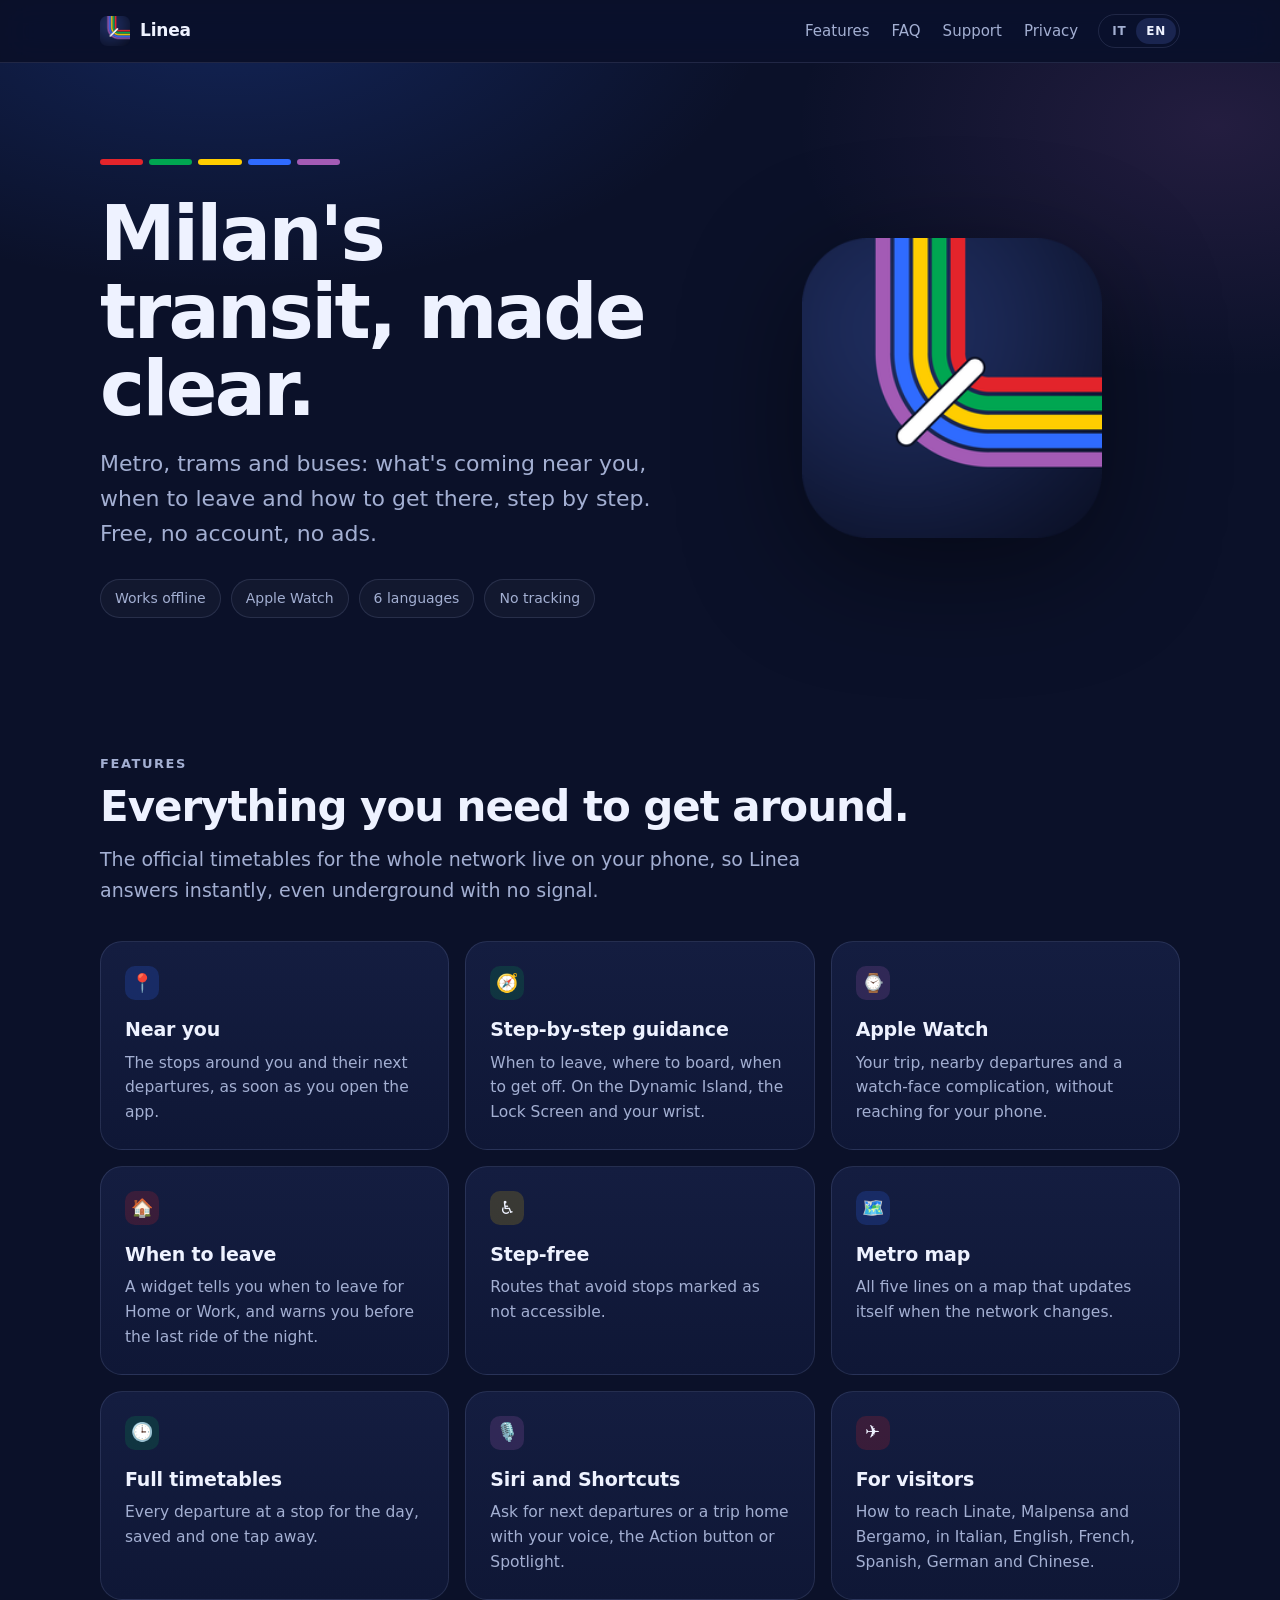
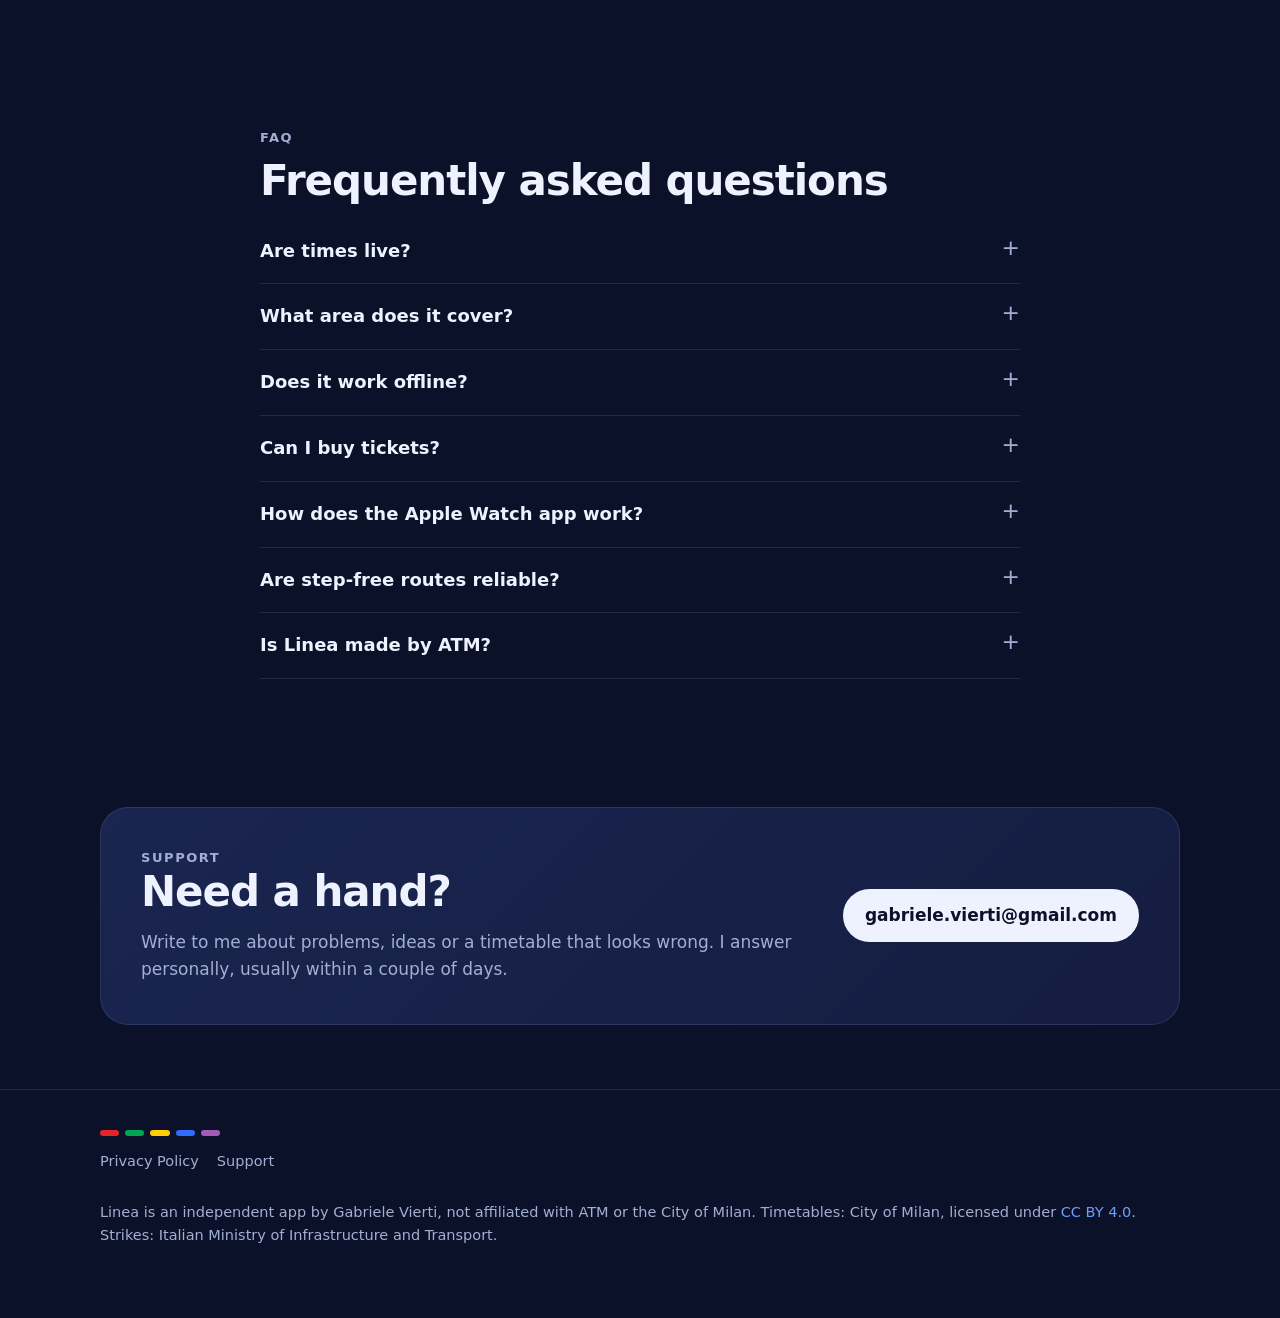
==== index.html @ 8175891f "update 1.0" ====
<!DOCTYPE html>
<html lang="it" data-lang="it">
<head>
<meta charset="utf-8">
<meta name="viewport" content="width=device-width, initial-scale=1">
<title>Linea · I mezzi di Milano, chiari</title>
<meta name="description" content="Linea: metro, tram e bus di Milano in un'app chiara, gratuita e senza pubblicità. Funziona anche offline, con Apple Watch.">
<meta name="theme-color" content="#0b1129">
<meta property="og:title" content="Linea · I mezzi di Milano, chiari">
<meta property="og:description" content="Metro, tram e bus di Milano in un'app chiara, gratuita e senza pubblicità.">
<meta property="og:image" content="og-image.jpg">
<link rel="icon" href="favicon.png">
<link rel="apple-touch-icon" href="apple-touch-icon.png">
<link rel="stylesheet" href="style.css">
<script src="app.js"></script>
</head>
<body>

<header class="top">
  <div class="wrap">
    <a class="brand" href="index.html" aria-label="Linea"><img src="icon.png" alt=""><span>Linea</span></a>
    <nav aria-label="Sezioni">
      <a href="#funzioni"><span lang="it">Funzioni</span><span lang="en">Features</span></a>
      <a href="#faq">FAQ</a>
      <a href="#supporto"><span lang="it">Supporto</span><span lang="en">Support</span></a>
      <a href="privacy.html">Privacy</a>
    </nav>
    <div class="langs" role="group" aria-label="Lingua / Language">
      <button type="button" data-set="it">IT</button>
      <button type="button" data-set="en">EN</button>
    </div>
  </div>
</header>

<main>

  <section class="hero">
    <div class="wrap">
      <div>
        <div class="lines" aria-hidden="true"><span></span><span></span><span></span><span></span><span></span></div>
        <h1 lang="it">I mezzi di Milano, chiari.</h1>
        <h1 lang="en">Milan's transit, made clear.</h1>
        <p class="lead" lang="it">Metro, tram e bus: cosa passa vicino a te, quando uscire e come arrivare, passo dopo passo. Gratis, senza account e senza pubblicità.</p>
        <p class="lead" lang="en">Metro, trams and buses: what's coming near you, when to leave and how to get there, step by step. Free, no account, no ads.</p>
        <div class="pills">
          <span class="pill" lang="it">Funziona offline</span><span class="pill" lang="en">Works offline</span>
          <span class="pill">Apple Watch</span>
          <span class="pill" lang="it">6 lingue</span><span class="pill" lang="en">6 languages</span>
          <span class="pill" lang="it">Nessun tracciamento</span><span class="pill" lang="en">No tracking</span>
        </div>
      </div>
      <img class="icon" src="icon.png" alt="Icona di Linea">
    </div>
  </section>

  <section id="funzioni">
    <div class="wrap">
      <p class="eyebrow"><span lang="it">Funzioni</span><span lang="en">Features</span></p>
      <h2 lang="it">Tutto quello che serve per muoversi.</h2>
      <h2 lang="en">Everything you need to get around.</h2>
      <p class="section-lead" lang="it">Gli orari ufficiali di tutta la rete stanno sul telefono: Linea risponde subito, anche in metro senza campo.</p>
      <p class="section-lead" lang="en">The official timetables for the whole network live on your phone, so Linea answers instantly, even underground with no signal.</p>

      <div class="grid">
        <div class="card"><div class="dot c4">📍</div>
          <h3 lang="it">Vicino a te</h3><h3 lang="en">Near you</h3>
          <p lang="it">Le fermate intorno a te con i prossimi passaggi, appena apri l'app.</p>
          <p lang="en">The stops around you and their next departures, as soon as you open the app.</p></div>
        <div class="card"><div class="dot c2">🧭</div>
          <h3 lang="it">Guida passo passo</h3><h3 lang="en">Step-by-step guidance</h3>
          <p lang="it">Quando uscire, dove salire, quando scendere. Sulla Dynamic Island, sulla schermata di blocco e al polso.</p>
          <p lang="en">When to leave, where to board, when to get off. On the Dynamic Island, the Lock Screen and your wrist.</p></div>
        <div class="card"><div class="dot c5">⌚️</div>
          <h3>Apple Watch</h3>
          <p lang="it">Il viaggio, i passaggi vicini e la complicazione sul quadrante, senza tirare fuori il telefono.</p>
          <p lang="en">Your trip, nearby departures and a watch-face complication, without reaching for your phone.</p></div>
        <div class="card"><div class="dot c1">🏠</div>
          <h3 lang="it">Quando esco</h3><h3 lang="en">When to leave</h3>
          <p lang="it">Un widget ti dice quando uscire per Casa o Lavoro. E ti avvisa prima dell'ultima corsa della sera.</p>
          <p lang="en">A widget tells you when to leave for Home or Work, and warns you before the last ride of the night.</p></div>
        <div class="card"><div class="dot c3">♿️</div>
          <h3 lang="it">Senza gradini</h3><h3 lang="en">Step-free</h3>
          <p lang="it">Percorsi che evitano le fermate segnalate come non accessibili.</p>
          <p lang="en">Routes that avoid stops marked as not accessible.</p></div>
        <div class="card"><div class="dot c4">🗺️</div>
          <h3 lang="it">Mappa della metro</h3><h3 lang="en">Metro map</h3>
          <p lang="it">Le cinque linee in una mappa che si aggiorna da sola quando la rete cambia.</p>
          <p lang="en">All five lines on a map that updates itself when the network changes.</p></div>
        <div class="card"><div class="dot c2">🕒</div>
          <h3 lang="it">Orari completi</h3><h3 lang="en">Full timetables</h3>
          <p lang="it">Tutti i passaggi di una fermata per la giornata, da salvare e ritrovare in un tocco.</p>
          <p lang="en">Every departure at a stop for the day, saved and one tap away.</p></div>
        <div class="card"><div class="dot c5">🎙️</div>
          <h3 lang="it">Siri e Comandi</h3><h3 lang="en">Siri and Shortcuts</h3>
          <p lang="it">"Quando passa la M2 con Linea" o "Portami a casa con Linea", con la voce, il tasto Azione o Spotlight.</p>
          <p lang="en">Ask for next departures or a trip home with your voice, the Action button or Spotlight.</p></div>
        <div class="card"><div class="dot c1">✈️</div>
          <h3 lang="it">Per chi visita Milano</h3><h3 lang="en">For visitors</h3>
          <p lang="it">Come arrivare a Linate, Malpensa e Bergamo, in italiano, inglese, francese, spagnolo, tedesco e cinese.</p>
          <p lang="en">How to reach Linate, Malpensa and Bergamo, in Italian, English, French, Spanish, German and Chinese.</p></div>
      </div>
    </div>
  </section>

  <section id="faq">
    <div class="wrap narrow faq">
      <p class="eyebrow">FAQ</p>
      <h2 lang="it">Domande frequenti</h2>
      <h2 lang="en">Frequently asked questions</h2>

      <div lang="it">
        <details><summary>Gli orari sono in tempo reale?</summary>
          <p>No. Linea usa gli orari programmati pubblicati dal Comune di Milano. Durante un viaggio guarda dove ti trovi col GPS e, se il mezzo è in ritardo, sposta le tappe successive. Deviazioni e scioperi possono comunque cambiare i passaggi.</p></details>
        <details><summary>Che zona copre?</summary>
          <p>Milano e i comuni serviti dalla rete urbana di metro, tram e bus. Quando la rete cresce (una linea nuova, un prolungamento) Linea si aggiorna da sola.</p></details>
        <details><summary>Funziona senza connessione?</summary>
          <p>Sì: fermate, passaggi e percorsi vengono calcolati sul telefono. Servono internet solo la ricerca degli indirizzi, il percorso a piedi sulla mappa e l'aggiornamento degli orari.</p></details>
        <details><summary>Posso comprare i biglietti?</summary>
          <p>No, Linea non vende biglietti. Spiega dove comprarli e rimanda all'app ufficiale ATM.</p></details>
        <details><summary>Come funziona l'Apple Watch?</summary>
          <p>Apri Linea una volta sull'iPhone con il Watch vicino: il Watch riceve una copia degli orari e da lì calcola i passaggi da solo, con il suo GPS. Per la complicazione, tieni premuto il quadrante, tocca Modifica e scegli Linea.</p></details>
        <details><summary>I percorsi "senza gradini" sono affidabili?</summary>
          <p>Usano i dati di accessibilità pubblicati con gli orari. Ascensori e scale mobili possono essere fuori servizio: controlla sempre sul posto.</p></details>
        <details><summary>Linea è di ATM?</summary>
          <p>No. Linea è un'app indipendente, non affiliata ad ATM né al Comune di Milano.</p></details>
      </div>

      <div lang="en">
        <details><summary>Are times live?</summary>
          <p>No. Linea uses the scheduled timetables published by the City of Milan. During a trip it checks where you are with GPS and, if your ride is late, shifts the next steps. Diversions and strikes can still change departures.</p></details>
        <details><summary>What area does it cover?</summary>
          <p>Milan and the towns served by the urban metro, tram and bus network. When the network grows (a new line or an extension), Linea updates itself.</p></details>
        <details><summary>Does it work offline?</summary>
          <p>Yes: stops, departures and routes are computed on the phone. You only need the internet for address search, the walking route on the map and timetable updates.</p></details>
        <details><summary>Can I buy tickets?</summary>
          <p>No, Linea doesn't sell tickets. It explains where to buy them and links to the official ATM app.</p></details>
        <details><summary>How does the Apple Watch app work?</summary>
          <p>Open Linea once on your iPhone with the Watch nearby: the Watch receives a copy of the timetables and from then on works out departures by itself, with its own GPS. For the complication, touch and hold the watch face, tap Edit and choose Linea.</p></details>
        <details><summary>Are step-free routes reliable?</summary>
          <p>They use the accessibility data published with the timetables. Lifts and escalators can be out of service, so always check on site.</p></details>
        <details><summary>Is Linea made by ATM?</summary>
          <p>No. Linea is an independent app, not affiliated with ATM or the City of Milan.</p></details>
      </div>
    </div>
  </section>

  <section id="supporto">
    <div class="wrap">
      <div class="support-box">
        <div>
          <p class="eyebrow"><span lang="it">Supporto</span><span lang="en">Support</span></p>
          <h2 lang="it">Serve una mano?</h2>
          <h2 lang="en">Need a hand?</h2>
          <p lang="it">Scrivimi per problemi, idee o un orario che non torna. Rispondo io, di solito entro un paio di giorni.</p>
          <p lang="en">Write to me about problems, ideas or a timetable that looks wrong. I answer personally, usually within a couple of days.</p>
        </div>
        <a class="button" href="mailto:gabriele.vierti@gmail.com?subject=Linea">gabriele.vierti@gmail.com</a>
      </div>
    </div>
  </section>

</main>

<footer>
  <div class="wrap">
    <div class="lines" aria-hidden="true"><span></span><span></span><span></span><span></span><span></span></div>
    <nav>
      <a href="privacy.html"><span lang="it">Informativa sulla privacy</span><span lang="en">Privacy Policy</span></a>
      <a href="#supporto"><span lang="it">Supporto</span><span lang="en">Support</span></a>
    </nav>
    <p lang="it">Linea è un'app indipendente di Gabriele Vierti, non affiliata ad ATM né al Comune di Milano. Orari: Comune di Milano, licenza <a href="https://creativecommons.org/licenses/by/4.0/deed.it">CC BY 4.0</a>. Scioperi: Ministero delle Infrastrutture e dei Trasporti.</p>
    <p lang="en">Linea is an independent app by Gabriele Vierti, not affiliated with ATM or the City of Milan. Timetables: City of Milan, licensed under <a href="https://creativecommons.org/licenses/by/4.0/">CC BY 4.0</a>. Strikes: Italian Ministry of Infrastructure and Transport.</p>
  </div>
</footer>

</body>
</html>
---- style.css ----
/* Linea · sito di supporto. Blu notte e i cinque colori della metro, come nell'app. */
:root {
  color-scheme: dark;
  --bg: #0b1129;
  --bg-2: #0f1736;
  --surface: #141d40;
  --surface-2: #1a2550;
  --line: rgba(170, 186, 235, 0.14);
  --text: #eef2ff;
  --muted: #a3afd2;
  --accent: #6f9bff;
  --m1: #e3242b;
  --m2: #00a651;
  --m3: #ffcd00;
  --m4: #2f6bff;
  --m5: #a35bb5;
  --radius: 22px;
  --sans: -apple-system, BlinkMacSystemFont, "SF Pro Display", "SF Pro Text", "Helvetica Neue", Inter, system-ui, sans-serif;
}

* { box-sizing: border-box; }
html { scroll-behavior: smooth; }
body {
  margin: 0;
  background: var(--bg);
  color: var(--text);
  font: 17px/1.6 var(--sans);
  -webkit-font-smoothing: antialiased;
  overflow-x: hidden;
}
img { max-width: 100%; display: block; }
a { color: var(--accent); text-decoration: none; }
a:hover { text-decoration: underline; text-underline-offset: 3px; }
:focus-visible { outline: 2px solid var(--accent); outline-offset: 3px; border-radius: 6px; }

/* Una pagina, due lingue: quella non attiva è nascosta. */
html[data-lang="en"] [lang="it"],
html[data-lang="it"] [lang="en"] { display: none !important; }

.wrap { width: min(1080px, 100% - 40px); margin: 0 auto; }
.narrow { width: min(760px, 100% - 40px); }

/* ---------- Barra in alto ---------- */
.top {
  position: sticky; top: 0; z-index: 20;
  backdrop-filter: saturate(160%) blur(16px);
  -webkit-backdrop-filter: saturate(160%) blur(16px);
  background: rgba(11, 17, 41, 0.74);
  border-bottom: 1px solid var(--line);
}
.top .wrap { display: flex; align-items: center; gap: 20px; height: 62px; }
.brand { display: flex; align-items: center; gap: 10px; color: var(--text); font-weight: 700; letter-spacing: -0.01em; }
.brand:hover { text-decoration: none; }
.brand img { width: 30px; height: 30px; }
.top nav { display: flex; gap: 22px; margin-left: auto; font-size: 15px; }
.top nav a { color: var(--muted); }
.top nav a:hover, .top nav a[aria-current="page"] { color: var(--text); text-decoration: none; }
.langs { display: flex; border: 1px solid var(--line); border-radius: 999px; padding: 3px; }
.langs button {
  appearance: none; border: 0; background: transparent; color: var(--muted);
  font: 600 12px/1 var(--sans); letter-spacing: 0.06em; padding: 7px 10px; border-radius: 999px; cursor: pointer;
}
html[data-lang="en"] .langs [data-set="en"],
html[data-lang="it"] .langs [data-set="it"] { background: var(--surface-2); color: var(--text); }
@media (max-width: 720px) {
  .top nav { display: none; }
  .langs { margin-left: auto; }
}

/* ---------- Le cinque linee ---------- */
.lines { display: flex; gap: 6px; }
.lines span { height: 6px; flex: 1; border-radius: 3px; }
.lines span:nth-child(1) { background: var(--m1); }
.lines span:nth-child(2) { background: var(--m2); }
.lines span:nth-child(3) { background: var(--m3); }
.lines span:nth-child(4) { background: var(--m4); }
.lines span:nth-child(5) { background: var(--m5); }

/* ---------- Apertura ---------- */
.hero {
  padding: 96px 0 72px;
  background:
    radial-gradient(900px 480px at 18% -10%, rgba(47, 107, 255, 0.22), transparent 60%),
    radial-gradient(700px 420px at 95% 10%, rgba(163, 91, 181, 0.16), transparent 60%);
}
.hero .wrap { display: grid; grid-template-columns: 1.25fr 1fr; gap: 56px; align-items: center; }
.hero h1 { font-size: clamp(44px, 7vw, 76px); line-height: 1.02; letter-spacing: -0.035em; margin: 0 0 18px; }
.hero .lead { font-size: clamp(19px, 2.2vw, 22px); color: var(--muted); margin: 0 0 28px; max-width: 34em; }
.hero .icon { width: min(300px, 70vw); justify-self: center; filter: drop-shadow(0 30px 60px rgba(0, 0, 0, 0.45)); }
.hero .lines { width: 240px; margin-bottom: 30px; }
.pills { display: flex; flex-wrap: wrap; gap: 10px; }
.pill {
  border: 1px solid var(--line); border-radius: 999px; padding: 7px 14px;
  font-size: 14px; color: var(--muted); background: rgba(255, 255, 255, 0.03);
}
@media (max-width: 820px) {
  .hero { padding-top: 56px; }
  .hero .wrap { grid-template-columns: 1fr; gap: 36px; }
  .hero .icon { order: -1; width: 160px; justify-self: start; }
}

/* ---------- Sezioni ---------- */
section { padding: 64px 0; }
.eyebrow { text-transform: uppercase; letter-spacing: 0.12em; font-size: 13px; font-weight: 600; color: var(--muted); margin: 0 0 10px; }
h2 { font-size: clamp(30px, 4vw, 42px); letter-spacing: -0.025em; line-height: 1.1; margin: 0 0 14px; }
.section-lead { color: var(--muted); font-size: 19px; margin: 0 0 36px; max-width: 40em; }

.grid { display: grid; grid-template-columns: repeat(3, 1fr); gap: 16px; }
@media (max-width: 900px) { .grid { grid-template-columns: repeat(2, 1fr); } }
@media (max-width: 600px) { .grid { grid-template-columns: 1fr; } }
.card {
  background: linear-gradient(180deg, var(--surface), var(--bg-2));
  border: 1px solid var(--line); border-radius: var(--radius); padding: 24px;
}
.card .dot { width: 34px; height: 34px; border-radius: 10px; display: grid; place-items: center; margin-bottom: 14px; font-size: 18px; }
.card h3 { margin: 0 0 6px; font-size: 19px; letter-spacing: -0.01em; }
.card p { margin: 0; color: var(--muted); font-size: 15.5px; }
.c1 { background: rgba(227, 36, 43, 0.18); } .c2 { background: rgba(0, 166, 81, 0.18); }
.c3 { background: rgba(255, 205, 0, 0.16); } .c4 { background: rgba(47, 107, 255, 0.2); }
.c5 { background: rgba(163, 91, 181, 0.2); }

/* ---------- Domande ---------- */
.faq details {
  border-bottom: 1px solid var(--line); padding: 18px 0;
}
.faq summary {
  cursor: pointer; font-weight: 600; font-size: 18px; list-style: none; display: flex; justify-content: space-between; gap: 16px;
}
.faq summary::-webkit-details-marker { display: none; }
.faq summary::after { content: "+"; color: var(--muted); font-weight: 400; font-size: 22px; line-height: 1; }
.faq details[open] summary::after { content: "–"; }
.faq details p { color: var(--muted); margin: 10px 0 0; }

/* ---------- Supporto ---------- */
.support-box {
  background: linear-gradient(135deg, var(--surface-2), var(--surface));
  border: 1px solid var(--line); border-radius: 28px; padding: 40px;
  display: grid; grid-template-columns: 1fr auto; gap: 24px; align-items: center;
}
.support-box p { color: var(--muted); margin: 0; }
.button {
  display: inline-block; background: var(--text); color: var(--bg); font-weight: 600;
  padding: 13px 22px; border-radius: 999px; white-space: nowrap;
}
.button:hover { text-decoration: none; opacity: 0.9; }
@media (max-width: 700px) { .support-box { grid-template-columns: 1fr; padding: 28px; } }

/* ---------- Pagina privacy ---------- */
.policy-hero { padding: 72px 0 24px; }
.policy-hero h1 { font-size: clamp(38px, 6vw, 56px); letter-spacing: -0.03em; line-height: 1.05; margin: 0 0 16px; }
.policy-hero .lead { color: var(--muted); font-size: 19px; margin: 0 0 12px; }
.policy-hero .date { color: var(--muted); font-size: 14px; margin: 0; }
.back { display: inline-flex; gap: 6px; font-size: 15px; margin-bottom: 26px; }
.summary { list-style: none; padding: 0; margin: 12px 0 40px; display: grid; gap: 12px; }
.summary li {
  background: var(--surface); border: 1px solid var(--line); border-radius: 16px; padding: 16px 18px;
  display: grid; gap: 2px;
}
.summary b { font-size: 17px; }
.summary span { color: var(--muted); font-size: 15.5px; }
.policy h2 { font-size: 26px; margin: 44px 0 12px; }
.policy p { color: #d3daf2; }
.rows { margin: 0; }
.rows dt { font-weight: 600; margin-top: 18px; }
.rows dd { margin: 4px 0 0; color: #d3daf2; }

/* ---------- Piede ---------- */
footer { border-top: 1px solid var(--line); padding: 40px 0 56px; color: var(--muted); font-size: 14.5px; }
footer .wrap { display: grid; gap: 14px; }
footer .lines { width: 120px; }
footer nav { display: flex; gap: 18px; flex-wrap: wrap; }
footer nav a { color: var(--muted); }

.policy-hero + section { padding-top: 16px; }
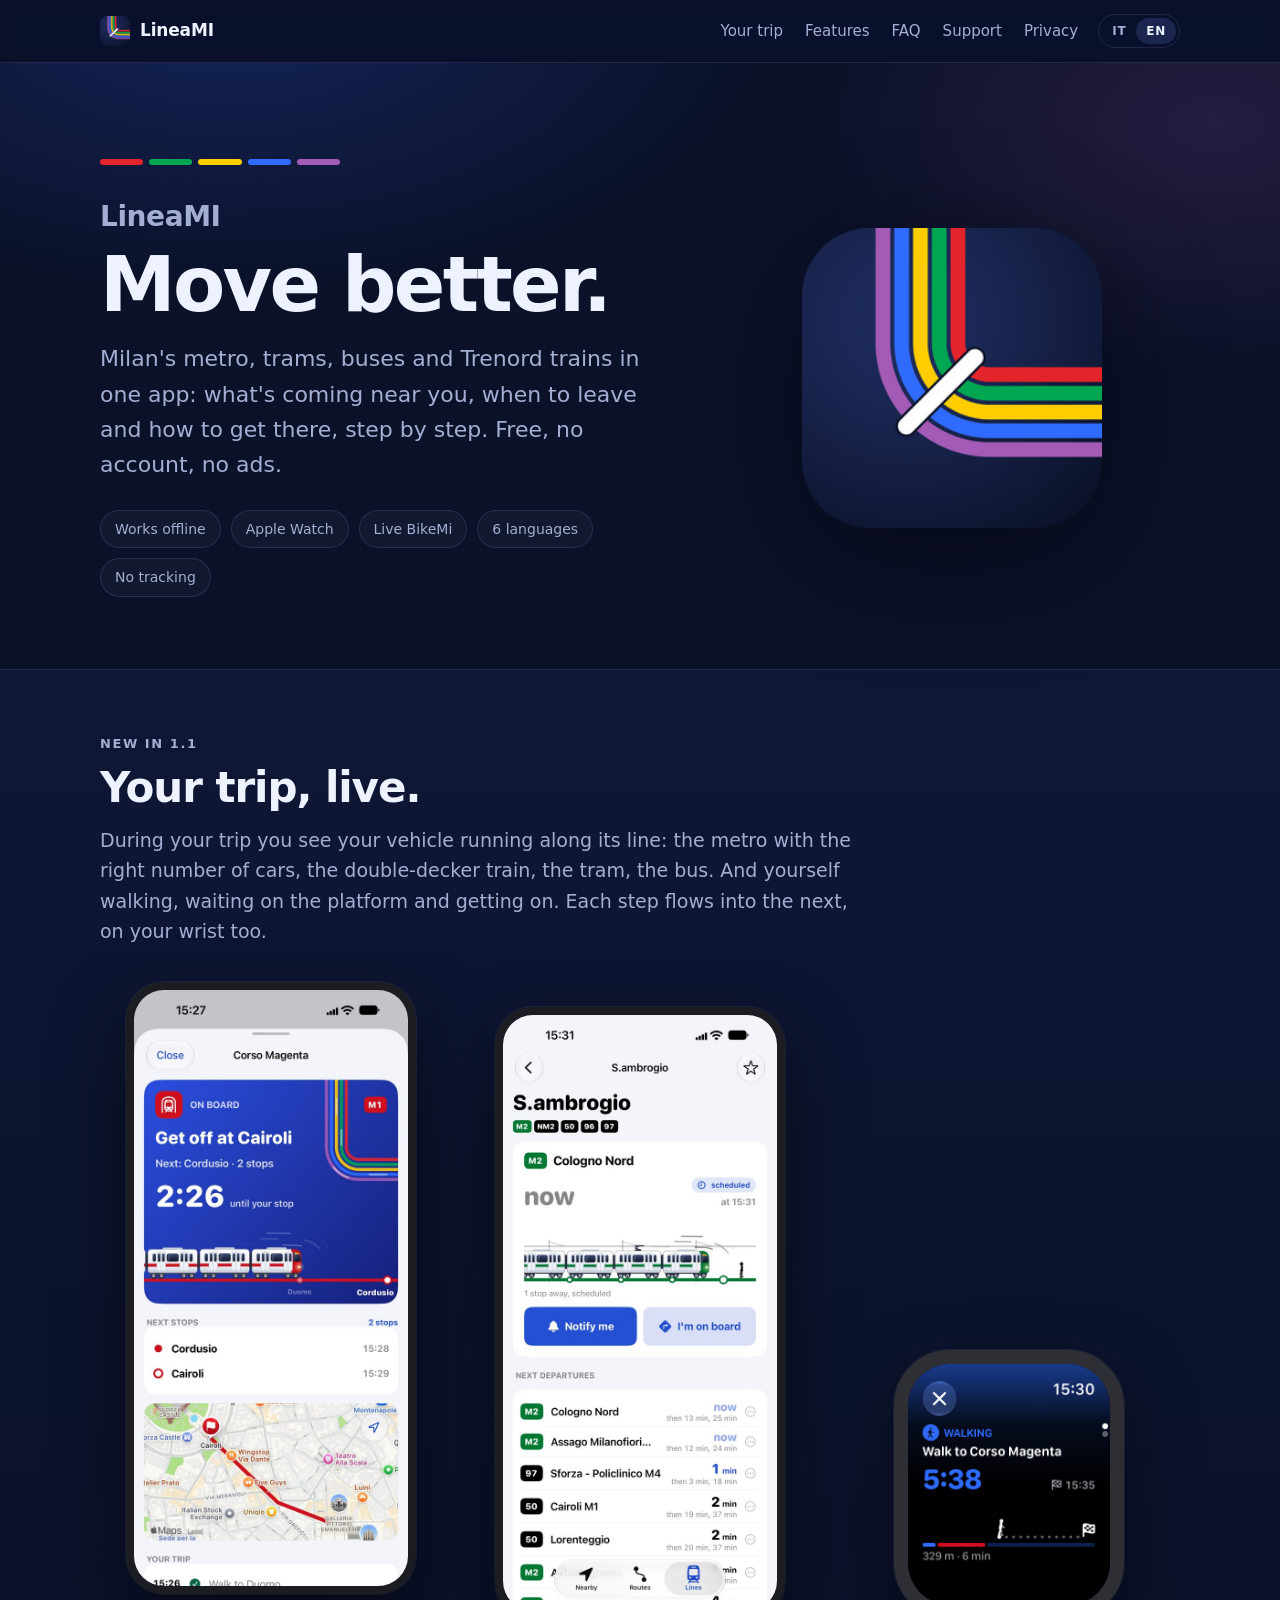
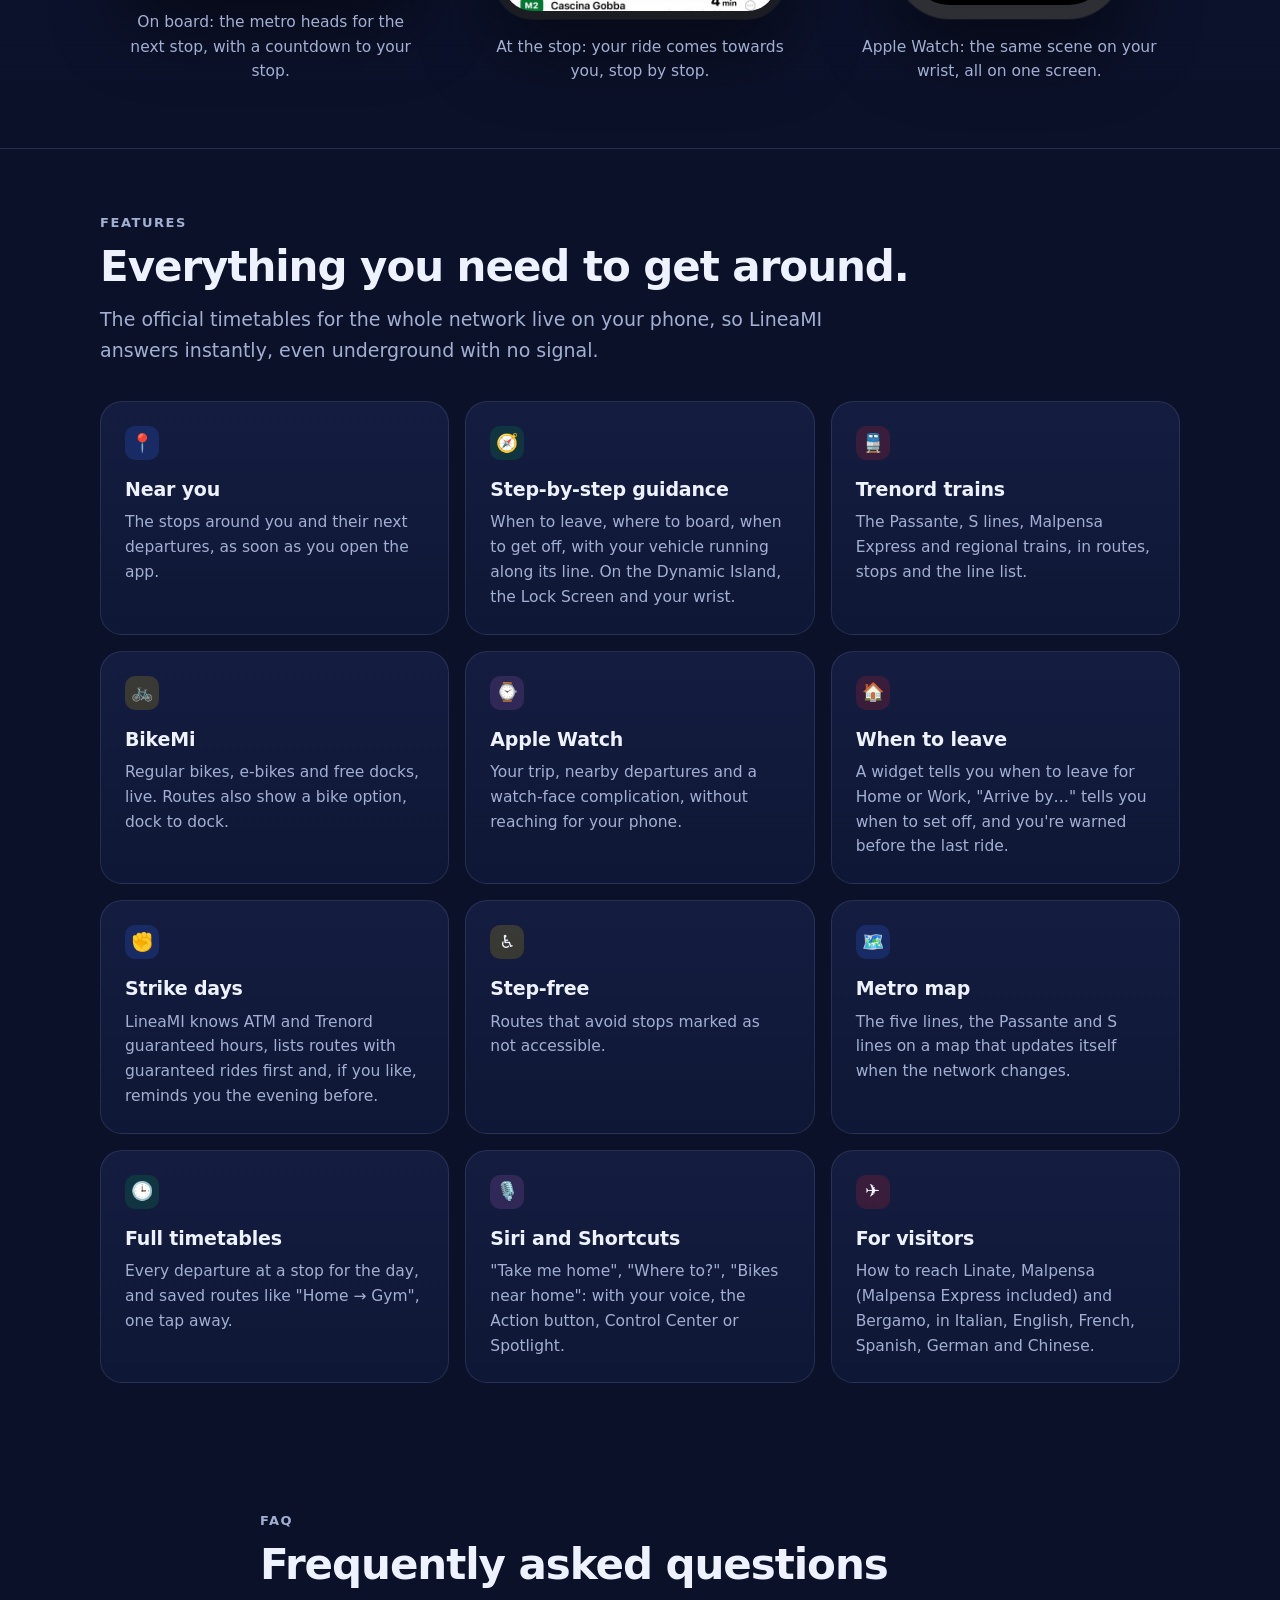
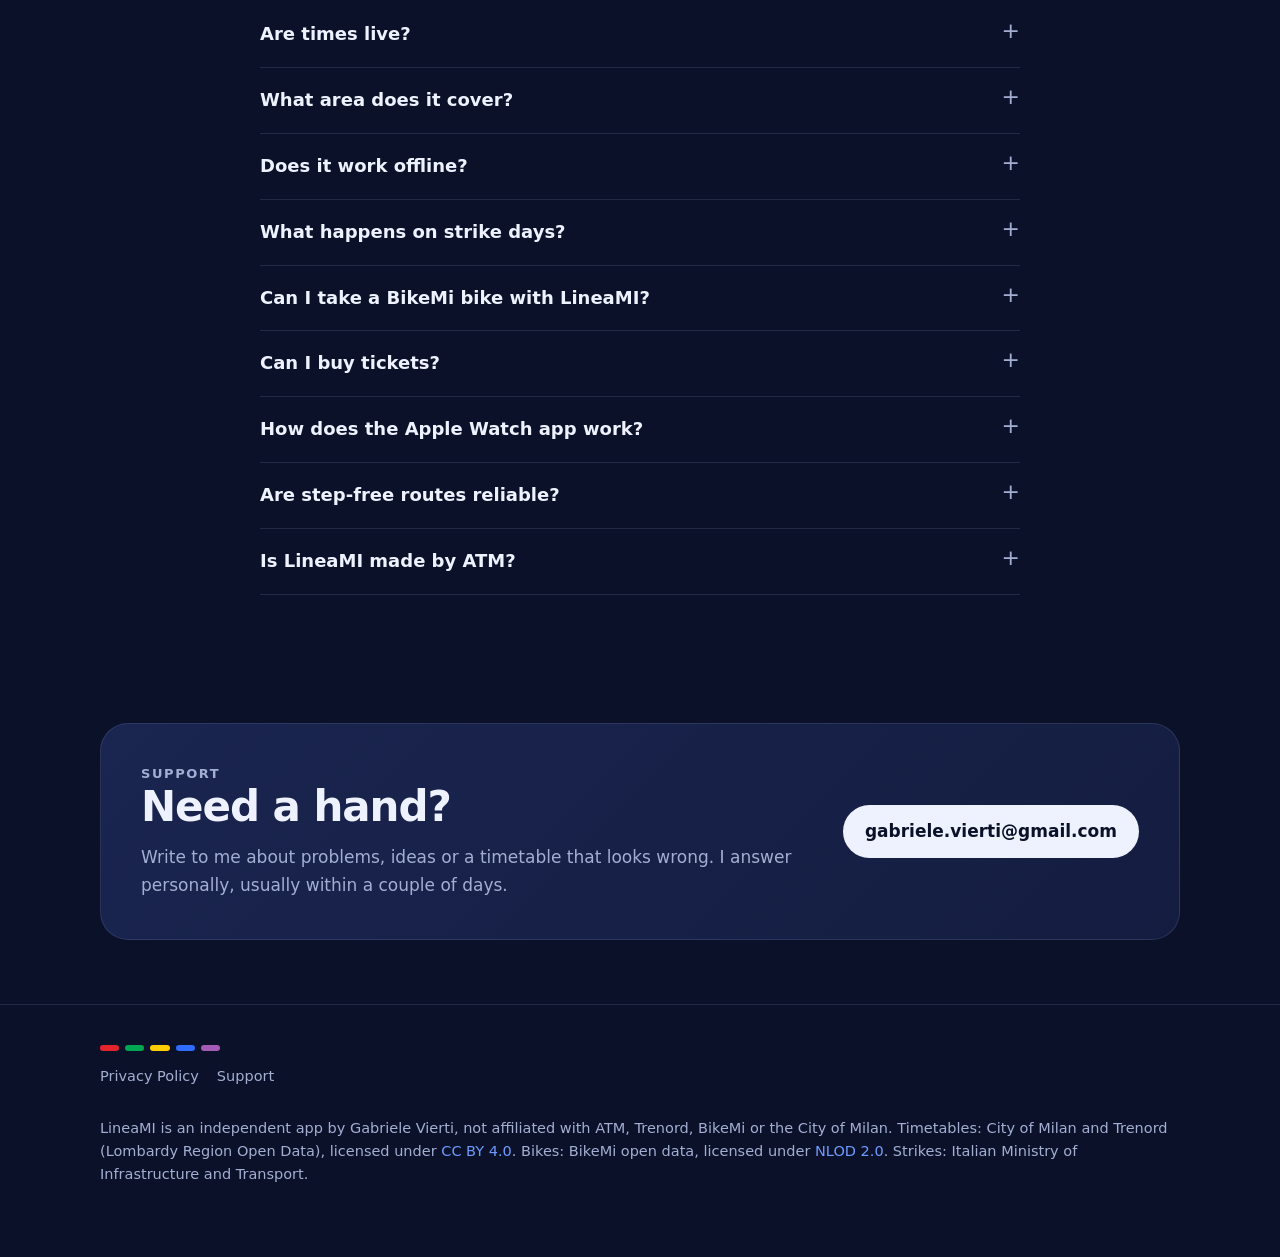
==== commit 16b22136: "update" ====
--- a/index.html
+++ b/index.html
@@ -3,11 +3,11 @@
 <head>
 <meta charset="utf-8">
 <meta name="viewport" content="width=device-width, initial-scale=1">
-<title>Linea · I mezzi di Milano, chiari</title>
-<meta name="description" content="Linea: metro, tram e bus di Milano in un'app chiara, gratuita e senza pubblicità. Funziona anche offline, con Apple Watch.">
+<title>LineaMI · Muoviti meglio</title>
+<meta name="description" content="LineaMI: metro, tram, bus e treni Trenord di Milano in un'app chiara, gratuita e senza pubblicità. BikeMi in tempo reale, funziona anche offline, con Apple Watch.">
 <meta name="theme-color" content="#0b1129">
-<meta property="og:title" content="Linea · I mezzi di Milano, chiari">
-<meta property="og:description" content="Metro, tram e bus di Milano in un'app chiara, gratuita e senza pubblicità.">
+<meta property="og:title" content="LineaMI · Muoviti meglio">
+<meta property="og:description" content="Metro, tram, bus e treni Trenord di Milano in un'app chiara, gratuita e senza pubblicità.">
 <meta property="og:image" content="og-image.jpg">
 <link rel="icon" href="favicon.png">
 <link rel="apple-touch-icon" href="apple-touch-icon.png">
@@ -18,8 +18,9 @@
 
 <header class="top">
   <div class="wrap">
-    <a class="brand" href="index.html" aria-label="Linea"><img src="icon.png" alt=""><span>Linea</span></a>
+    <a class="brand" href="index.html" aria-label="LineaMI"><img src="icon.png" alt=""><span>LineaMI</span></a>
     <nav aria-label="Sezioni">
+      <a href="#viaggio"><span lang="it">Il viaggio</span><span lang="en">Your trip</span></a>
       <a href="#funzioni"><span lang="it">Funzioni</span><span lang="en">Features</span></a>
       <a href="#faq">FAQ</a>
       <a href="#supporto"><span lang="it">Supporto</span><span lang="en">Support</span></a>
@@ -38,18 +39,47 @@
     <div class="wrap">
       <div>
         <div class="lines" aria-hidden="true"><span></span><span></span><span></span><span></span><span></span></div>
-        <h1 lang="it">I mezzi di Milano, chiari.</h1>
-        <h1 lang="en">Milan's transit, made clear.</h1>
-        <p class="lead" lang="it">Metro, tram e bus: cosa passa vicino a te, quando uscire e come arrivare, passo dopo passo. Gratis, senza account e senza pubblicità.</p>
-        <p class="lead" lang="en">Metro, trams and buses: what's coming near you, when to leave and how to get there, step by step. Free, no account, no ads.</p>
+        <p class="app-name">LineaMI</p>
+        <h1 lang="it">Muoviti meglio.</h1>
+        <h1 lang="en">Move better.</h1>
+        <p class="lead" lang="it">Metro, tram, bus e treni Trenord di Milano in un'app: cosa passa vicino a te, quando uscire e come arrivare, passo dopo passo. Gratis, senza account e senza pubblicità.</p>
+        <p class="lead" lang="en">Milan's metro, trams, buses and Trenord trains in one app: what's coming near you, when to leave and how to get there, step by step. Free, no account, no ads.</p>
         <div class="pills">
           <span class="pill" lang="it">Funziona offline</span><span class="pill" lang="en">Works offline</span>
           <span class="pill">Apple Watch</span>
+          <span class="pill" lang="it">BikeMi in tempo reale</span><span class="pill" lang="en">Live BikeMi</span>
           <span class="pill" lang="it">6 lingue</span><span class="pill" lang="en">6 languages</span>
           <span class="pill" lang="it">Nessun tracciamento</span><span class="pill" lang="en">No tracking</span>
         </div>
       </div>
-      <img class="icon" src="icon.png" alt="Icona di Linea">
+      <img class="icon" src="icon.png" alt="Icona di LineaMI">
+    </div>
+  </section>
+
+  <section id="viaggio" class="showcase">
+    <div class="wrap">
+      <p class="eyebrow"><span lang="it">Novità della 1.1</span><span lang="en">New in 1.1</span></p>
+      <h2 lang="it">Il tuo viaggio, dal vivo.</h2>
+      <h2 lang="en">Your trip, live.</h2>
+      <p class="section-lead" lang="it">Durante il viaggio vedi il tuo mezzo che corre sulla sua linea: la metro con il numero giusto di carrozze, il treno a due piani, il tram, il bus. E te che cammini, aspetti in banchina e sali. Un passo scorre nell'altro, senza stacchi, anche al polso.</p>
+      <p class="section-lead" lang="en">During your trip you see your vehicle running along its line: the metro with the right number of cars, the double-decker train, the tram, the bus. And yourself walking, waiting on the platform and getting on. Each step flows into the next, on your wrist too.</p>
+      <div class="shots">
+        <figure class="shot">
+          <img src="shots/a-bordo.jpg" width="600" height="1304" loading="lazy" alt="">
+          <figcaption lang="it">A bordo: la metro corre verso la prossima fermata, col conto alla rovescia per scendere.</figcaption>
+          <figcaption lang="en">On board: the metro heads for the next stop, with a countdown to your stop.</figcaption>
+        </figure>
+        <figure class="shot">
+          <img src="shots/fermata.jpg" width="600" height="1304" loading="lazy" alt="">
+          <figcaption lang="it">In fermata: il mezzo arriva verso di te, fermata dopo fermata.</figcaption>
+          <figcaption lang="en">At the stop: your ride comes towards you, stop by stop.</figcaption>
+        </figure>
+        <figure class="shot watch">
+          <img src="shots/watch.jpg" width="416" height="496" loading="lazy" alt="">
+          <figcaption lang="it">Apple Watch: la stessa scena al polso, tutto in una schermata.</figcaption>
+          <figcaption lang="en">Apple Watch: the same scene on your wrist, all on one screen.</figcaption>
+        </figure>
+      </div>
     </div>
   </section>
 
@@ -58,8 +88,8 @@
       <p class="eyebrow"><span lang="it">Funzioni</span><span lang="en">Features</span></p>
       <h2 lang="it">Tutto quello che serve per muoversi.</h2>
       <h2 lang="en">Everything you need to get around.</h2>
-      <p class="section-lead" lang="it">Gli orari ufficiali di tutta la rete stanno sul telefono: Linea risponde subito, anche in metro senza campo.</p>
-      <p class="section-lead" lang="en">The official timetables for the whole network live on your phone, so Linea answers instantly, even underground with no signal.</p>
+      <p class="section-lead" lang="it">Gli orari ufficiali di tutta la rete stanno sul telefono: LineaMI risponde subito, anche in metro senza campo.</p>
+      <p class="section-lead" lang="en">The official timetables for the whole network live on your phone, so LineaMI answers instantly, even underground with no signal.</p>
 
       <div class="grid">
         <div class="card"><div class="dot c4">📍</div>
@@ -68,36 +98,48 @@
           <p lang="en">The stops around you and their next departures, as soon as you open the app.</p></div>
         <div class="card"><div class="dot c2">🧭</div>
           <h3 lang="it">Guida passo passo</h3><h3 lang="en">Step-by-step guidance</h3>
-          <p lang="it">Quando uscire, dove salire, quando scendere. Sulla Dynamic Island, sulla schermata di blocco e al polso.</p>
-          <p lang="en">When to leave, where to board, when to get off. On the Dynamic Island, the Lock Screen and your wrist.</p></div>
+          <p lang="it">Quando uscire, dove salire, quando scendere, col tuo mezzo che corre sulla linea. Sulla Dynamic Island, sulla schermata di blocco e al polso.</p>
+          <p lang="en">When to leave, where to board, when to get off, with your vehicle running along its line. On the Dynamic Island, the Lock Screen and your wrist.</p></div>
+        <div class="card"><div class="dot c1">🚆</div>
+          <h3 lang="it">Treni Trenord</h3><h3 lang="en">Trenord trains</h3>
+          <p lang="it">Passante, linee S, Malpensa Express e regionali, nei percorsi, nelle fermate e nella lista delle linee.</p>
+          <p lang="en">The Passante, S lines, Malpensa Express and regional trains, in routes, stops and the line list.</p></div>
+        <div class="card"><div class="dot c3">🚲</div>
+          <h3>BikeMi</h3>
+          <p lang="it">Bici normali, elettriche e posti liberi in tempo reale. Nei percorsi trovi anche l'opzione bici, da stazione a stazione.</p>
+          <p lang="en">Regular bikes, e-bikes and free docks, live. Routes also show a bike option, dock to dock.</p></div>
         <div class="card"><div class="dot c5">⌚️</div>
           <h3>Apple Watch</h3>
           <p lang="it">Il viaggio, i passaggi vicini e la complicazione sul quadrante, senza tirare fuori il telefono.</p>
           <p lang="en">Your trip, nearby departures and a watch-face complication, without reaching for your phone.</p></div>
         <div class="card"><div class="dot c1">🏠</div>
           <h3 lang="it">Quando esco</h3><h3 lang="en">When to leave</h3>
-          <p lang="it">Un widget ti dice quando uscire per Casa o Lavoro. E ti avvisa prima dell'ultima corsa della sera.</p>
-          <p lang="en">A widget tells you when to leave for Home or Work, and warns you before the last ride of the night.</p></div>
+          <p lang="it">Un widget ti dice quando uscire per Casa o Lavoro, "Arriva entro le…" ti dice quando partire, e c'è l'avviso prima dell'ultima corsa.</p>
+          <p lang="en">A widget tells you when to leave for Home or Work, "Arrive by…" tells you when to set off, and you're warned before the last ride.</p></div>
+        <div class="card"><div class="dot c4">✊</div>
+          <h3 lang="it">Giorni di sciopero</h3><h3 lang="en">Strike days</h3>
+          <p lang="it">LineaMI conosce le fasce garantite di ATM e Trenord, mette prima i percorsi con corse garantite e, se vuoi, ti avvisa la sera prima.</p>
+          <p lang="en">LineaMI knows ATM and Trenord guaranteed hours, lists routes with guaranteed rides first and, if you like, reminds you the evening before.</p></div>
         <div class="card"><div class="dot c3">♿️</div>
           <h3 lang="it">Senza gradini</h3><h3 lang="en">Step-free</h3>
           <p lang="it">Percorsi che evitano le fermate segnalate come non accessibili.</p>
           <p lang="en">Routes that avoid stops marked as not accessible.</p></div>
         <div class="card"><div class="dot c4">🗺️</div>
           <h3 lang="it">Mappa della metro</h3><h3 lang="en">Metro map</h3>
-          <p lang="it">Le cinque linee in una mappa che si aggiorna da sola quando la rete cambia.</p>
-          <p lang="en">All five lines on a map that updates itself when the network changes.</p></div>
+          <p lang="it">Le cinque linee, il Passante e le linee S in una mappa che si aggiorna da sola quando la rete cambia.</p>
+          <p lang="en">The five lines, the Passante and S lines on a map that updates itself when the network changes.</p></div>
         <div class="card"><div class="dot c2">🕒</div>
           <h3 lang="it">Orari completi</h3><h3 lang="en">Full timetables</h3>
-          <p lang="it">Tutti i passaggi di una fermata per la giornata, da salvare e ritrovare in un tocco.</p>
-          <p lang="en">Every departure at a stop for the day, saved and one tap away.</p></div>
+          <p lang="it">Tutti i passaggi di una fermata per la giornata, e i percorsi salvati come "Casa → Palestra", in un tocco.</p>
+          <p lang="en">Every departure at a stop for the day, and saved routes like "Home → Gym", one tap away.</p></div>
         <div class="card"><div class="dot c5">🎙️</div>
           <h3 lang="it">Siri e Comandi</h3><h3 lang="en">Siri and Shortcuts</h3>
-          <p lang="it">"Quando passa la M2 con Linea" o "Portami a casa con Linea", con la voce, il tasto Azione o Spotlight.</p>
-          <p lang="en">Ask for next departures or a trip home with your voice, the Action button or Spotlight.</p></div>
+          <p lang="it">"Portami a casa", "Dove vuoi andare?", "Bici libere vicino a casa": con la voce, il tasto Azione, il Centro di Controllo o Spotlight.</p>
+          <p lang="en">"Take me home", "Where to?", "Bikes near home": with your voice, the Action button, Control Center or Spotlight.</p></div>
         <div class="card"><div class="dot c1">✈️</div>
           <h3 lang="it">Per chi visita Milano</h3><h3 lang="en">For visitors</h3>
-          <p lang="it">Come arrivare a Linate, Malpensa e Bergamo, in italiano, inglese, francese, spagnolo, tedesco e cinese.</p>
-          <p lang="en">How to reach Linate, Malpensa and Bergamo, in Italian, English, French, Spanish, German and Chinese.</p></div>
+          <p lang="it">Come arrivare a Linate, Malpensa (anche col Malpensa Express) e Bergamo, in italiano, inglese, francese, spagnolo, tedesco e cinese.</p>
+          <p lang="en">How to reach Linate, Malpensa (Malpensa Express included) and Bergamo, in Italian, English, French, Spanish, German and Chinese.</p></div>
       </div>
     </div>
   </section>
@@ -110,36 +152,44 @@
 
       <div lang="it">
         <details><summary>Gli orari sono in tempo reale?</summary>
-          <p>No. Linea usa gli orari programmati pubblicati dal Comune di Milano. Durante un viaggio guarda dove ti trovi col GPS e, se il mezzo è in ritardo, sposta le tappe successive. Deviazioni e scioperi possono comunque cambiare i passaggi.</p></details>
+          <p>No. LineaMI usa gli orari programmati pubblicati dal Comune di Milano (ATM) e da Regione Lombardia (Trenord). Durante un viaggio guarda dove ti trovi col GPS e, se il mezzo è in ritardo, sposta le tappe successive. Deviazioni e scioperi possono comunque cambiare i passaggi.</p></details>
         <details><summary>Che zona copre?</summary>
-          <p>Milano e i comuni serviti dalla rete urbana di metro, tram e bus. Quando la rete cresce (una linea nuova, un prolungamento) Linea si aggiorna da sola.</p></details>
+          <p>Milano e i comuni serviti da metro, tram e bus, più i treni Trenord dell'area milanese: Passante, linee S, Malpensa Express e regionali fino a Malpensa. Quando la rete cresce LineaMI si aggiorna da sola.</p></details>
         <details><summary>Funziona senza connessione?</summary>
           <p>Sì: fermate, passaggi e percorsi vengono calcolati sul telefono. Servono internet solo la ricerca degli indirizzi, il percorso a piedi sulla mappa e l'aggiornamento degli orari.</p></details>
+        <details><summary>Come funziona nei giorni di sciopero?</summary>
+          <p>LineaMI legge l'elenco pubblico degli scioperi del Ministero. Quel giorno ti dice le fasce garantite di ATM e Trenord e nei percorsi mette prima quelli con corse garantite. Se attivi l'avviso, alle 20 del giorno prima ti dice chi sciopera. Controlla comunque gli avvisi ufficiali: le adesioni cambiano.</p></details>
+        <details><summary>Posso prendere una bici BikeMi con LineaMI?</summary>
+          <p>LineaMI ti mostra bici normali, elettriche e posti liberi nelle stazioni vicine, in tempo reale. Per sbloccare la bici serve l'app ufficiale BikeMi. Se non ti interessa, puoi nascondere BikeMi nelle impostazioni.</p></details>
         <details><summary>Posso comprare i biglietti?</summary>
-          <p>No, Linea non vende biglietti. Spiega dove comprarli e rimanda all'app ufficiale ATM.</p></details>
+          <p>No, LineaMI non vende biglietti. Spiega dove comprarli e rimanda all'app ufficiale ATM.</p></details>
         <details><summary>Come funziona l'Apple Watch?</summary>
-          <p>Apri Linea una volta sull'iPhone con il Watch vicino: il Watch riceve una copia degli orari e da lì calcola i passaggi da solo, con il suo GPS. Per la complicazione, tieni premuto il quadrante, tocca Modifica e scegli Linea.</p></details>
+          <p>Apri LineaMI una volta sull'iPhone con il Watch vicino: il Watch riceve una copia degli orari e da lì calcola i passaggi da solo, con il suo GPS. Per la complicazione, tieni premuto il quadrante, tocca Modifica e scegli LineaMI.</p></details>
         <details><summary>I percorsi "senza gradini" sono affidabili?</summary>
           <p>Usano i dati di accessibilità pubblicati con gli orari. Ascensori e scale mobili possono essere fuori servizio: controlla sempre sul posto.</p></details>
-        <details><summary>Linea è di ATM?</summary>
-          <p>No. Linea è un'app indipendente, non affiliata ad ATM né al Comune di Milano.</p></details>
+        <details><summary>LineaMI è di ATM?</summary>
+          <p>No. LineaMI è un'app indipendente, non affiliata ad ATM, Trenord, BikeMi né al Comune di Milano.</p></details>
       </div>
 
       <div lang="en">
         <details><summary>Are times live?</summary>
-          <p>No. Linea uses the scheduled timetables published by the City of Milan. During a trip it checks where you are with GPS and, if your ride is late, shifts the next steps. Diversions and strikes can still change departures.</p></details>
+          <p>No. LineaMI uses the scheduled timetables published by the City of Milan (ATM) and the Lombardy Region (Trenord). During a trip it checks where you are with GPS and, if your ride is late, shifts the next steps. Diversions and strikes can still change departures.</p></details>
         <details><summary>What area does it cover?</summary>
-          <p>Milan and the towns served by the urban metro, tram and bus network. When the network grows (a new line or an extension), Linea updates itself.</p></details>
+          <p>Milan and the towns served by metro, tram and bus, plus Trenord trains around Milan: the Passante, S lines, Malpensa Express and regional trains up to Malpensa. When the network grows, LineaMI updates itself.</p></details>
         <details><summary>Does it work offline?</summary>
           <p>Yes: stops, departures and routes are computed on the phone. You only need the internet for address search, the walking route on the map and timetable updates.</p></details>
+        <details><summary>What happens on strike days?</summary>
+          <p>LineaMI reads the Ministry's public list of strikes. On the day it shows ATM and Trenord guaranteed hours and lists routes with guaranteed rides first. If you turn on the reminder, at 8 pm the day before it tells you who is striking. Always check official notices too: turnout varies.</p></details>
+        <details><summary>Can I take a BikeMi bike with LineaMI?</summary>
+          <p>LineaMI shows regular bikes, e-bikes and free docks at nearby stations, live. To unlock a bike you need the official BikeMi app. If you don't need it, you can hide BikeMi in Settings.</p></details>
         <details><summary>Can I buy tickets?</summary>
-          <p>No, Linea doesn't sell tickets. It explains where to buy them and links to the official ATM app.</p></details>
+          <p>No, LineaMI doesn't sell tickets. It explains where to buy them and links to the official ATM app.</p></details>
         <details><summary>How does the Apple Watch app work?</summary>
-          <p>Open Linea once on your iPhone with the Watch nearby: the Watch receives a copy of the timetables and from then on works out departures by itself, with its own GPS. For the complication, touch and hold the watch face, tap Edit and choose Linea.</p></details>
+          <p>Open LineaMI once on your iPhone with the Watch nearby: the Watch receives a copy of the timetables and from then on works out departures by itself, with its own GPS. For the complication, touch and hold the watch face, tap Edit and choose LineaMI.</p></details>
         <details><summary>Are step-free routes reliable?</summary>
           <p>They use the accessibility data published with the timetables. Lifts and escalators can be out of service, so always check on site.</p></details>
-        <details><summary>Is Linea made by ATM?</summary>
-          <p>No. Linea is an independent app, not affiliated with ATM or the City of Milan.</p></details>
+        <details><summary>Is LineaMI made by ATM?</summary>
+          <p>No. LineaMI is an independent app, not affiliated with ATM, Trenord, BikeMi or the City of Milan.</p></details>
       </div>
     </div>
   </section>
@@ -154,7 +204,7 @@
           <p lang="it">Scrivimi per problemi, idee o un orario che non torna. Rispondo io, di solito entro un paio di giorni.</p>
           <p lang="en">Write to me about problems, ideas or a timetable that looks wrong. I answer personally, usually within a couple of days.</p>
         </div>
-        <a class="button" href="mailto:gabriele.vierti@gmail.com?subject=Linea">gabriele.vierti@gmail.com</a>
+        <a class="button" href="mailto:gabriele.vierti@gmail.com?subject=LineaMI">gabriele.vierti@gmail.com</a>
       </div>
     </div>
   </section>
@@ -168,8 +218,8 @@
       <a href="privacy.html"><span lang="it">Informativa sulla privacy</span><span lang="en">Privacy Policy</span></a>
       <a href="#supporto"><span lang="it">Supporto</span><span lang="en">Support</span></a>
     </nav>
-    <p lang="it">Linea è un'app indipendente di Gabriele Vierti, non affiliata ad ATM né al Comune di Milano. Orari: Comune di Milano, licenza <a href="https://creativecommons.org/licenses/by/4.0/deed.it">CC BY 4.0</a>. Scioperi: Ministero delle Infrastrutture e dei Trasporti.</p>
-    <p lang="en">Linea is an independent app by Gabriele Vierti, not affiliated with ATM or the City of Milan. Timetables: City of Milan, licensed under <a href="https://creativecommons.org/licenses/by/4.0/">CC BY 4.0</a>. Strikes: Italian Ministry of Infrastructure and Transport.</p>
+    <p lang="it">LineaMI è un'app indipendente di Gabriele Vierti, non affiliata ad ATM, Trenord, BikeMi né al Comune di Milano. Orari: Comune di Milano e Trenord (Open Data Regione Lombardia), licenza <a href="https://creativecommons.org/licenses/by/4.0/deed.it">CC BY 4.0</a>. Bici: dati aperti BikeMi, licenza <a href="https://data.norge.no/nlod/no/2.0">NLOD 2.0</a>. Scioperi: Ministero delle Infrastrutture e dei Trasporti.</p>
+    <p lang="en">LineaMI is an independent app by Gabriele Vierti, not affiliated with ATM, Trenord, BikeMi or the City of Milan. Timetables: City of Milan and Trenord (Lombardy Region Open Data), licensed under <a href="https://creativecommons.org/licenses/by/4.0/">CC BY 4.0</a>. Bikes: BikeMi open data, licensed under <a href="https://data.norge.no/nlod/en/2.0">NLOD 2.0</a>. Strikes: Italian Ministry of Infrastructure and Transport.</p>
   </div>
 </footer>
 
--- a/style.css
+++ b/style.css
@@ -1,4 +1,4 @@
-/* Linea · sito di supporto. Blu notte e i cinque colori della metro, come nell'app. */
+/* LineaMI · sito di supporto. Blu notte e i cinque colori della metro, come nell'app. */
 :root {
   color-scheme: dark;
   --bg: #0b1129;
@@ -88,6 +88,7 @@
 .hero .lead { font-size: clamp(19px, 2.2vw, 22px); color: var(--muted); margin: 0 0 28px; max-width: 34em; }
 .hero .icon { width: min(300px, 70vw); justify-self: center; filter: drop-shadow(0 30px 60px rgba(0, 0, 0, 0.45)); }
 .hero .lines { width: 240px; margin-bottom: 30px; }
+.hero .app-name { font-size: clamp(22px, 2.6vw, 28px); font-weight: 700; letter-spacing: -0.015em; color: var(--muted); margin: 0 0 6px; }
 .pills { display: flex; flex-wrap: wrap; gap: 10px; }
 .pill {
   border: 1px solid var(--line); border-radius: 999px; padding: 7px 14px;
@@ -118,6 +119,27 @@
 .c1 { background: rgba(227, 36, 43, 0.18); } .c2 { background: rgba(0, 166, 81, 0.18); }
 .c3 { background: rgba(255, 205, 0, 0.16); } .c4 { background: rgba(47, 107, 255, 0.2); }
 .c5 { background: rgba(163, 91, 181, 0.2); }
+
+/* ---------- Il viaggio, dal vivo ---------- */
+.showcase {
+  background: linear-gradient(180deg, var(--bg-2), var(--bg));
+  border-top: 1px solid var(--line); border-bottom: 1px solid var(--line);
+}
+.shots { display: grid; grid-template-columns: repeat(3, 1fr); gap: 28px; }
+/* Immagini allineate in basso, didascalie sotto tutte alla stessa altezza. */
+.shot { margin: 0; display: grid; grid-template-rows: 1fr auto; gap: 16px; justify-items: center; text-align: center; }
+.shot img { align-self: end; }
+.shot figcaption { align-self: start; }
+.shot img {
+  width: 100%; max-width: 290px; height: auto; border-radius: 38px; border: 8px solid #1b1d22;
+  box-shadow: 0 30px 70px rgba(0, 0, 0, 0.5), 0 0 0 1px rgba(255, 255, 255, 0.08);
+}
+.shot.watch img { max-width: 230px; border-radius: 56px; border: 14px solid #2e2f34; }
+.shot figcaption { color: var(--muted); font-size: 15.5px; max-width: 19em; }
+@media (max-width: 760px) {
+  .shots { grid-template-columns: 1fr; gap: 44px; }
+  .shot img { max-width: 260px; }
+}
 
 /* ---------- Domande ---------- */
 .faq details {
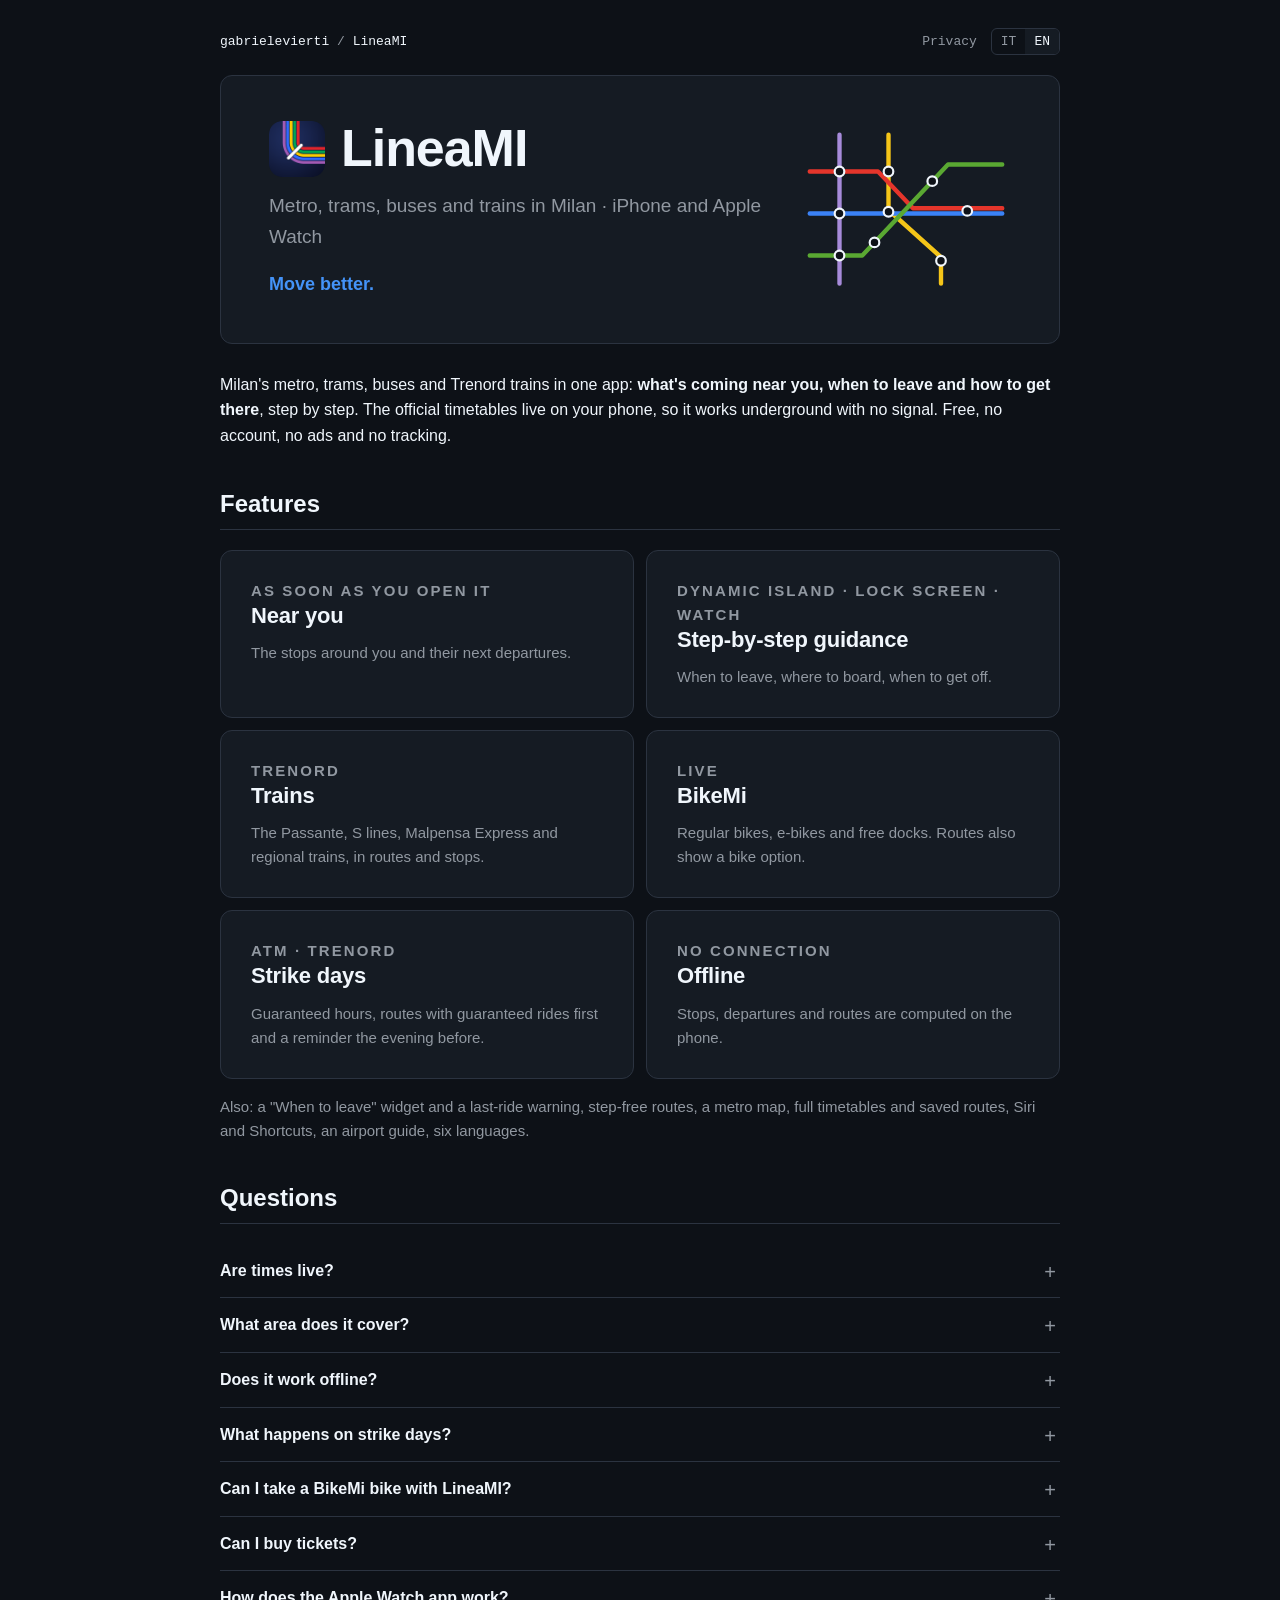
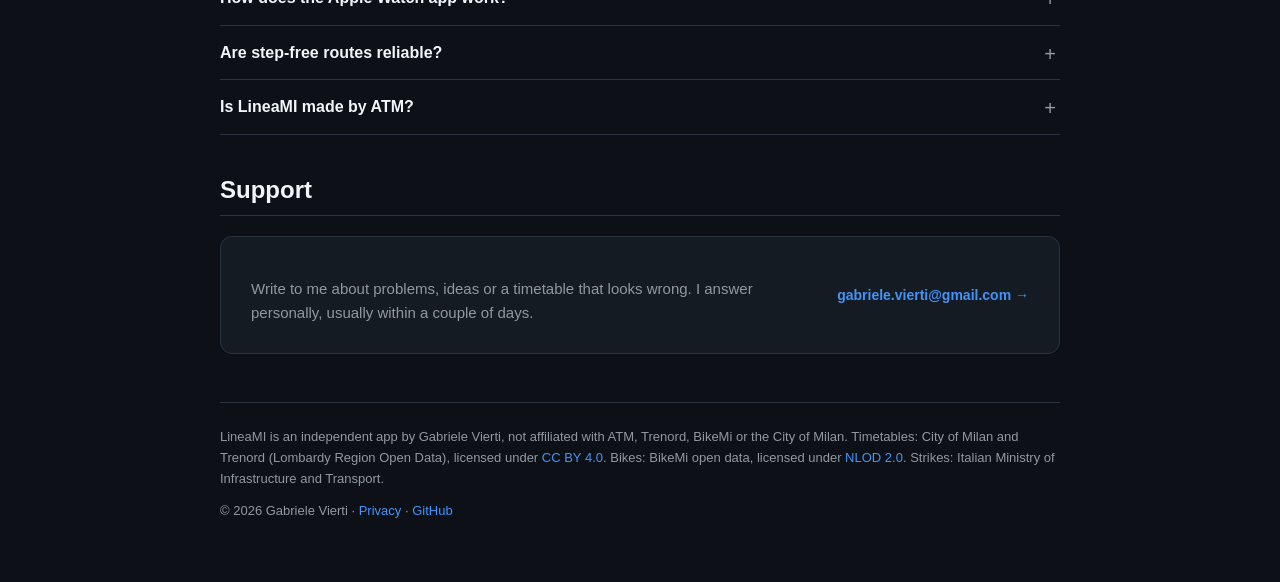
==== commit e7368c61: "update" ====
--- a/index.html
+++ b/index.html
@@ -5,7 +5,7 @@
 <meta name="viewport" content="width=device-width, initial-scale=1">
 <title>LineaMI · Muoviti meglio</title>
 <meta name="description" content="LineaMI: metro, tram, bus e treni Trenord di Milano in un'app chiara, gratuita e senza pubblicità. BikeMi in tempo reale, funziona anche offline, con Apple Watch.">
-<meta name="theme-color" content="#0b1129">
+<meta name="theme-color" content="#0d1117">
 <meta property="og:title" content="LineaMI · Muoviti meglio">
 <meta property="og:description" content="Metro, tram, bus e treni Trenord di Milano in un'app chiara, gratuita e senza pubblicità.">
 <meta property="og:image" content="og-image.jpg">
@@ -15,17 +15,12 @@
 <script src="app.js"></script>
 </head>
 <body>
+<div class="wrap">
 
-<header class="top">
-  <div class="wrap">
-    <a class="brand" href="index.html" aria-label="LineaMI"><img src="icon.png" alt=""><span>LineaMI</span></a>
-    <nav aria-label="Sezioni">
-      <a href="#viaggio"><span lang="it">Il viaggio</span><span lang="en">Your trip</span></a>
-      <a href="#funzioni"><span lang="it">Funzioni</span><span lang="en">Features</span></a>
-      <a href="#faq">FAQ</a>
-      <a href="#supporto"><span lang="it">Supporto</span><span lang="en">Support</span></a>
-      <a href="privacy.html">Privacy</a>
-    </nav>
+<header class="bar">
+  <a class="path" href="https://github.com/gabrielevierti">gabrielevierti <span>/</span> LineaMI</a>
+  <div class="side">
+    <a href="privacy.html">Privacy</a>
     <div class="langs" role="group" aria-label="Lingua / Language">
       <button type="button" data-set="it">IT</button>
       <button type="button" data-set="en">EN</button>
@@ -35,193 +30,134 @@
 
 <main>
 
-  <section class="hero">
-    <div class="wrap">
-      <div>
-        <div class="lines" aria-hidden="true"><span></span><span></span><span></span><span></span><span></span></div>
-        <p class="app-name">LineaMI</p>
-        <h1 lang="it">Muoviti meglio.</h1>
-        <h1 lang="en">Move better.</h1>
-        <p class="lead" lang="it">Metro, tram, bus e treni Trenord di Milano in un'app: cosa passa vicino a te, quando uscire e come arrivare, passo dopo passo. Gratis, senza account e senza pubblicità.</p>
-        <p class="lead" lang="en">Milan's metro, trams, buses and Trenord trains in one app: what's coming near you, when to leave and how to get there, step by step. Free, no account, no ads.</p>
-        <div class="pills">
-          <span class="pill" lang="it">Funziona offline</span><span class="pill" lang="en">Works offline</span>
-          <span class="pill">Apple Watch</span>
-          <span class="pill" lang="it">BikeMi in tempo reale</span><span class="pill" lang="en">Live BikeMi</span>
-          <span class="pill" lang="it">6 lingue</span><span class="pill" lang="en">6 languages</span>
-          <span class="pill" lang="it">Nessun tracciamento</span><span class="pill" lang="en">No tracking</span>
-        </div>
-      </div>
-      <img class="icon" src="icon.png" alt="Icona di LineaMI">
+  <section class="card hero">
+    <div>
+      <div class="name"><img src="icon.png" alt=""><h1>LineaMI</h1></div>
+      <p class="sub"><span lang="it">Metro, tram, bus e treni a Milano · iPhone e Apple Watch</span><span lang="en">Metro, trams, buses and trains in Milan · iPhone and Apple Watch</span></p>
+      <p class="tag"><span lang="it">Muoviti meglio.</span><span lang="en">Move better.</span></p>
     </div>
+    <svg viewBox="0 0 240 190" fill="none" stroke-width="5" stroke-linecap="round" stroke-linejoin="round" aria-hidden="true">
+      <path stroke="#a78bda" d="M44 10V180"/>
+      <path stroke="#f5c518" d="M100 10V96L160 150V180"/>
+      <path stroke="#e5352b" d="M10 52H88L128 94H230"/>
+      <path stroke="#3b82f6" d="M10 100H230"/>
+      <path stroke="#5aa832" d="M10 148H70L168 44H230"/>
+      <g fill="#0d1117" stroke="#f0f6fc" stroke-width="2.5">
+        <circle cx="44" cy="52" r="5.5"/><circle cx="100" cy="52" r="5.5"/>
+        <circle cx="44" cy="100" r="5.5"/><circle cx="100" cy="98" r="5.5"/>
+        <circle cx="44" cy="148" r="5.5"/><circle cx="84" cy="133" r="5.5"/>
+        <circle cx="150" cy="63" r="5.5"/><circle cx="190" cy="97" r="5.5"/>
+        <circle cx="160" cy="154" r="5.5"/>
+      </g>
+    </svg>
   </section>
 
-  <section id="viaggio" class="showcase">
-    <div class="wrap">
-      <p class="eyebrow"><span lang="it">Novità della 1.1</span><span lang="en">New in 1.1</span></p>
-      <h2 lang="it">Il tuo viaggio, dal vivo.</h2>
-      <h2 lang="en">Your trip, live.</h2>
-      <p class="section-lead" lang="it">Durante il viaggio vedi il tuo mezzo che corre sulla sua linea: la metro con il numero giusto di carrozze, il treno a due piani, il tram, il bus. E te che cammini, aspetti in banchina e sali. Un passo scorre nell'altro, senza stacchi, anche al polso.</p>
-      <p class="section-lead" lang="en">During your trip you see your vehicle running along its line: the metro with the right number of cars, the double-decker train, the tram, the bus. And yourself walking, waiting on the platform and getting on. Each step flows into the next, on your wrist too.</p>
-      <div class="shots">
-        <figure class="shot">
-          <img src="shots/a-bordo.jpg" width="600" height="1304" loading="lazy" alt="">
-          <figcaption lang="it">A bordo: la metro corre verso la prossima fermata, col conto alla rovescia per scendere.</figcaption>
-          <figcaption lang="en">On board: the metro heads for the next stop, with a countdown to your stop.</figcaption>
-        </figure>
-        <figure class="shot">
-          <img src="shots/fermata.jpg" width="600" height="1304" loading="lazy" alt="">
-          <figcaption lang="it">In fermata: il mezzo arriva verso di te, fermata dopo fermata.</figcaption>
-          <figcaption lang="en">At the stop: your ride comes towards you, stop by stop.</figcaption>
-        </figure>
-        <figure class="shot watch">
-          <img src="shots/watch.jpg" width="416" height="496" loading="lazy" alt="">
-          <figcaption lang="it">Apple Watch: la stessa scena al polso, tutto in una schermata.</figcaption>
-          <figcaption lang="en">Apple Watch: the same scene on your wrist, all on one screen.</figcaption>
-        </figure>
-      </div>
+  <p class="intro" lang="it">Metro, tram, bus e treni Trenord di Milano in un'app: <b>cosa passa vicino a te, quando uscire e come arrivare</b>, passo dopo passo. Gli orari ufficiali stanno sul telefono, quindi funziona anche in metro senza campo. Gratis, senza account, senza pubblicità e senza tracciamento.</p>
+  <p class="intro" lang="en">Milan's metro, trams, buses and Trenord trains in one app: <b>what's coming near you, when to leave and how to get there</b>, step by step. The official timetables live on your phone, so it works underground with no signal. Free, no account, no ads and no tracking.</p>
+
+  <h2 id="funzioni"><span lang="it">Funzioni</span><span lang="en">Features</span></h2>
+  <div class="grid">
+    <div class="card">
+      <p class="eyebrow"><span lang="it">Appena apri l'app</span><span lang="en">As soon as you open it</span></p>
+      <h3><span lang="it">Vicino a te</span><span lang="en">Near you</span></h3>
+      <p lang="it">Le fermate intorno a te con i prossimi passaggi.</p>
+      <p lang="en">The stops around you and their next departures.</p>
     </div>
-  </section>
+    <div class="card">
+      <p class="eyebrow">Dynamic Island · Lock Screen · Watch</p>
+      <h3><span lang="it">Guida passo passo</span><span lang="en">Step-by-step guidance</span></h3>
+      <p lang="it">Quando uscire, dove salire, quando scendere.</p>
+      <p lang="en">When to leave, where to board, when to get off.</p>
+    </div>
+    <div class="card">
+      <p class="eyebrow">Trenord</p>
+      <h3><span lang="it">Treni</span><span lang="en">Trains</span></h3>
+      <p lang="it">Passante, linee S, Malpensa Express e regionali, nei percorsi e nelle fermate.</p>
+      <p lang="en">The Passante, S lines, Malpensa Express and regional trains, in routes and stops.</p>
+    </div>
+    <div class="card">
+      <p class="eyebrow"><span lang="it">Tempo reale</span><span lang="en">Live</span></p>
+      <h3>BikeMi</h3>
+      <p lang="it">Bici normali, elettriche e posti liberi. Nei percorsi c'è anche l'opzione bici.</p>
+      <p lang="en">Regular bikes, e-bikes and free docks. Routes also show a bike option.</p>
+    </div>
+    <div class="card">
+      <p class="eyebrow">ATM · Trenord</p>
+      <h3><span lang="it">Giorni di sciopero</span><span lang="en">Strike days</span></h3>
+      <p lang="it">Fasce garantite, percorsi con corse garantite per primi e avviso la sera prima.</p>
+      <p lang="en">Guaranteed hours, routes with guaranteed rides first and a reminder the evening before.</p>
+    </div>
+    <div class="card">
+      <p class="eyebrow"><span lang="it">Senza connessione</span><span lang="en">No connection</span></p>
+      <h3>Offline</h3>
+      <p lang="it">Fermate, passaggi e percorsi sono calcolati sul telefono.</p>
+      <p lang="en">Stops, departures and routes are computed on the phone.</p>
+    </div>
+  </div>
+  <p class="more" lang="it">E anche: widget "Quando esco" e avviso prima dell'ultima corsa, percorsi senza gradini, mappa della metro, orari completi e percorsi salvati, Siri e Comandi, guida agli aeroporti, sei lingue.</p>
+  <p class="more" lang="en">Also: a "When to leave" widget and a last-ride warning, step-free routes, a metro map, full timetables and saved routes, Siri and Shortcuts, an airport guide, six languages.</p>
 
-  <section id="funzioni">
-    <div class="wrap">
-      <p class="eyebrow"><span lang="it">Funzioni</span><span lang="en">Features</span></p>
-      <h2 lang="it">Tutto quello che serve per muoversi.</h2>
-      <h2 lang="en">Everything you need to get around.</h2>
-      <p class="section-lead" lang="it">Gli orari ufficiali di tutta la rete stanno sul telefono: LineaMI risponde subito, anche in metro senza campo.</p>
-      <p class="section-lead" lang="en">The official timetables for the whole network live on your phone, so LineaMI answers instantly, even underground with no signal.</p>
+  <h2 id="faq"><span lang="it">Domande frequenti</span><span lang="en">Questions</span></h2>
+  <div lang="it">
+    <details><summary>Gli orari sono in tempo reale?</summary>
+      <p>No. LineaMI usa gli orari programmati pubblicati dal Comune di Milano (ATM) e da Regione Lombardia (Trenord). Durante un viaggio guarda dove ti trovi col GPS e, se il mezzo è in ritardo, sposta le tappe successive. Deviazioni e scioperi possono comunque cambiare i passaggi.</p></details>
+    <details><summary>Che zona copre?</summary>
+      <p>Milano e i comuni serviti da metro, tram e bus, più i treni Trenord dell'area milanese: Passante, linee S, Malpensa Express e regionali fino a Malpensa. Quando la rete cresce LineaMI si aggiorna da sola.</p></details>
+    <details><summary>Funziona senza connessione?</summary>
+      <p>Sì: fermate, passaggi e percorsi vengono calcolati sul telefono. Servono internet solo la ricerca degli indirizzi, il percorso a piedi sulla mappa e l'aggiornamento degli orari.</p></details>
+    <details><summary>Come funziona nei giorni di sciopero?</summary>
+      <p>LineaMI legge l'elenco pubblico degli scioperi del Ministero. Quel giorno ti dice le fasce garantite di ATM e Trenord e nei percorsi mette prima quelli con corse garantite. Se attivi l'avviso, alle 20 del giorno prima ti dice chi sciopera. Controlla comunque gli avvisi ufficiali: le adesioni cambiano.</p></details>
+    <details><summary>Posso prendere una bici BikeMi con LineaMI?</summary>
+      <p>LineaMI ti mostra bici normali, elettriche e posti liberi nelle stazioni vicine, in tempo reale. Per sbloccare la bici serve l'app ufficiale BikeMi. Se non ti interessa, puoi nascondere BikeMi nelle impostazioni.</p></details>
+    <details><summary>Posso comprare i biglietti?</summary>
+      <p>No, LineaMI non vende biglietti. Spiega dove comprarli e rimanda all'app ufficiale ATM.</p></details>
+    <details><summary>Come funziona l'Apple Watch?</summary>
+      <p>Apri LineaMI una volta sull'iPhone con il Watch vicino: il Watch riceve una copia degli orari e da lì calcola i passaggi da solo, con il suo GPS. Per la complicazione, tieni premuto il quadrante, tocca Modifica e scegli LineaMI.</p></details>
+    <details><summary>I percorsi "senza gradini" sono affidabili?</summary>
+      <p>Usano i dati di accessibilità pubblicati con gli orari. Ascensori e scale mobili possono essere fuori servizio: controlla sempre sul posto.</p></details>
+    <details><summary>LineaMI è di ATM?</summary>
+      <p>No. LineaMI è un'app indipendente, non affiliata ad ATM, Trenord, BikeMi né al Comune di Milano.</p></details>
+  </div>
+  <div lang="en">
+    <details><summary>Are times live?</summary>
+      <p>No. LineaMI uses the scheduled timetables published by the City of Milan (ATM) and the Lombardy Region (Trenord). During a trip it checks where you are with GPS and, if your ride is late, shifts the next steps. Diversions and strikes can still change departures.</p></details>
+    <details><summary>What area does it cover?</summary>
+      <p>Milan and the towns served by metro, tram and bus, plus Trenord trains around Milan: the Passante, S lines, Malpensa Express and regional trains up to Malpensa. When the network grows, LineaMI updates itself.</p></details>
+    <details><summary>Does it work offline?</summary>
+      <p>Yes: stops, departures and routes are computed on the phone. You only need the internet for address search, the walking route on the map and timetable updates.</p></details>
+    <details><summary>What happens on strike days?</summary>
+      <p>LineaMI reads the Ministry's public list of strikes. On the day it shows ATM and Trenord guaranteed hours and lists routes with guaranteed rides first. If you turn on the reminder, at 8 pm the day before it tells you who is striking. Always check official notices too: turnout varies.</p></details>
+    <details><summary>Can I take a BikeMi bike with LineaMI?</summary>
+      <p>LineaMI shows regular bikes, e-bikes and free docks at nearby stations, live. To unlock a bike you need the official BikeMi app. If you don't need it, you can hide BikeMi in Settings.</p></details>
+    <details><summary>Can I buy tickets?</summary>
+      <p>No, LineaMI doesn't sell tickets. It explains where to buy them and links to the official ATM app.</p></details>
+    <details><summary>How does the Apple Watch app work?</summary>
+      <p>Open LineaMI once on your iPhone with the Watch nearby: the Watch receives a copy of the timetables and from then on works out departures by itself, with its own GPS. For the complication, touch and hold the watch face, tap Edit and choose LineaMI.</p></details>
+    <details><summary>Are step-free routes reliable?</summary>
+      <p>They use the accessibility data published with the timetables. Lifts and escalators can be out of service, so always check on site.</p></details>
+    <details><summary>Is LineaMI made by ATM?</summary>
+      <p>No. LineaMI is an independent app, not affiliated with ATM, Trenord, BikeMi or the City of Milan.</p></details>
+  </div>
 
-      <div class="grid">
-        <div class="card"><div class="dot c4">📍</div>
-          <h3 lang="it">Vicino a te</h3><h3 lang="en">Near you</h3>
-          <p lang="it">Le fermate intorno a te con i prossimi passaggi, appena apri l'app.</p>
-          <p lang="en">The stops around you and their next departures, as soon as you open the app.</p></div>
-        <div class="card"><div class="dot c2">🧭</div>
-          <h3 lang="it">Guida passo passo</h3><h3 lang="en">Step-by-step guidance</h3>
-          <p lang="it">Quando uscire, dove salire, quando scendere, col tuo mezzo che corre sulla linea. Sulla Dynamic Island, sulla schermata di blocco e al polso.</p>
-          <p lang="en">When to leave, where to board, when to get off, with your vehicle running along its line. On the Dynamic Island, the Lock Screen and your wrist.</p></div>
-        <div class="card"><div class="dot c1">🚆</div>
-          <h3 lang="it">Treni Trenord</h3><h3 lang="en">Trenord trains</h3>
-          <p lang="it">Passante, linee S, Malpensa Express e regionali, nei percorsi, nelle fermate e nella lista delle linee.</p>
-          <p lang="en">The Passante, S lines, Malpensa Express and regional trains, in routes, stops and the line list.</p></div>
-        <div class="card"><div class="dot c3">🚲</div>
-          <h3>BikeMi</h3>
-          <p lang="it">Bici normali, elettriche e posti liberi in tempo reale. Nei percorsi trovi anche l'opzione bici, da stazione a stazione.</p>
-          <p lang="en">Regular bikes, e-bikes and free docks, live. Routes also show a bike option, dock to dock.</p></div>
-        <div class="card"><div class="dot c5">⌚️</div>
-          <h3>Apple Watch</h3>
-          <p lang="it">Il viaggio, i passaggi vicini e la complicazione sul quadrante, senza tirare fuori il telefono.</p>
-          <p lang="en">Your trip, nearby departures and a watch-face complication, without reaching for your phone.</p></div>
-        <div class="card"><div class="dot c1">🏠</div>
-          <h3 lang="it">Quando esco</h3><h3 lang="en">When to leave</h3>
-          <p lang="it">Un widget ti dice quando uscire per Casa o Lavoro, "Arriva entro le…" ti dice quando partire, e c'è l'avviso prima dell'ultima corsa.</p>
-          <p lang="en">A widget tells you when to leave for Home or Work, "Arrive by…" tells you when to set off, and you're warned before the last ride.</p></div>
-        <div class="card"><div class="dot c4">✊</div>
-          <h3 lang="it">Giorni di sciopero</h3><h3 lang="en">Strike days</h3>
-          <p lang="it">LineaMI conosce le fasce garantite di ATM e Trenord, mette prima i percorsi con corse garantite e, se vuoi, ti avvisa la sera prima.</p>
-          <p lang="en">LineaMI knows ATM and Trenord guaranteed hours, lists routes with guaranteed rides first and, if you like, reminds you the evening before.</p></div>
-        <div class="card"><div class="dot c3">♿️</div>
-          <h3 lang="it">Senza gradini</h3><h3 lang="en">Step-free</h3>
-          <p lang="it">Percorsi che evitano le fermate segnalate come non accessibili.</p>
-          <p lang="en">Routes that avoid stops marked as not accessible.</p></div>
-        <div class="card"><div class="dot c4">🗺️</div>
-          <h3 lang="it">Mappa della metro</h3><h3 lang="en">Metro map</h3>
-          <p lang="it">Le cinque linee, il Passante e le linee S in una mappa che si aggiorna da sola quando la rete cambia.</p>
-          <p lang="en">The five lines, the Passante and S lines on a map that updates itself when the network changes.</p></div>
-        <div class="card"><div class="dot c2">🕒</div>
-          <h3 lang="it">Orari completi</h3><h3 lang="en">Full timetables</h3>
-          <p lang="it">Tutti i passaggi di una fermata per la giornata, e i percorsi salvati come "Casa → Palestra", in un tocco.</p>
-          <p lang="en">Every departure at a stop for the day, and saved routes like "Home → Gym", one tap away.</p></div>
-        <div class="card"><div class="dot c5">🎙️</div>
-          <h3 lang="it">Siri e Comandi</h3><h3 lang="en">Siri and Shortcuts</h3>
-          <p lang="it">"Portami a casa", "Dove vuoi andare?", "Bici libere vicino a casa": con la voce, il tasto Azione, il Centro di Controllo o Spotlight.</p>
-          <p lang="en">"Take me home", "Where to?", "Bikes near home": with your voice, the Action button, Control Center or Spotlight.</p></div>
-        <div class="card"><div class="dot c1">✈️</div>
-          <h3 lang="it">Per chi visita Milano</h3><h3 lang="en">For visitors</h3>
-          <p lang="it">Come arrivare a Linate, Malpensa (anche col Malpensa Express) e Bergamo, in italiano, inglese, francese, spagnolo, tedesco e cinese.</p>
-          <p lang="en">How to reach Linate, Malpensa (Malpensa Express included) and Bergamo, in Italian, English, French, Spanish, German and Chinese.</p></div>
-      </div>
+  <h2 id="supporto"><span lang="it">Supporto</span><span lang="en">Support</span></h2>
+  <div class="card support">
+    <div>
+      <p lang="it">Scrivimi per problemi, idee o un orario che non torna. Rispondo io, di solito entro un paio di giorni.</p>
+      <p lang="en">Write to me about problems, ideas or a timetable that looks wrong. I answer personally, usually within a couple of days.</p>
     </div>
-  </section>
-
-  <section id="faq">
-    <div class="wrap narrow faq">
-      <p class="eyebrow">FAQ</p>
-      <h2 lang="it">Domande frequenti</h2>
-      <h2 lang="en">Frequently asked questions</h2>
-
-      <div lang="it">
-        <details><summary>Gli orari sono in tempo reale?</summary>
-          <p>No. LineaMI usa gli orari programmati pubblicati dal Comune di Milano (ATM) e da Regione Lombardia (Trenord). Durante un viaggio guarda dove ti trovi col GPS e, se il mezzo è in ritardo, sposta le tappe successive. Deviazioni e scioperi possono comunque cambiare i passaggi.</p></details>
-        <details><summary>Che zona copre?</summary>
-          <p>Milano e i comuni serviti da metro, tram e bus, più i treni Trenord dell'area milanese: Passante, linee S, Malpensa Express e regionali fino a Malpensa. Quando la rete cresce LineaMI si aggiorna da sola.</p></details>
-        <details><summary>Funziona senza connessione?</summary>
-          <p>Sì: fermate, passaggi e percorsi vengono calcolati sul telefono. Servono internet solo la ricerca degli indirizzi, il percorso a piedi sulla mappa e l'aggiornamento degli orari.</p></details>
-        <details><summary>Come funziona nei giorni di sciopero?</summary>
-          <p>LineaMI legge l'elenco pubblico degli scioperi del Ministero. Quel giorno ti dice le fasce garantite di ATM e Trenord e nei percorsi mette prima quelli con corse garantite. Se attivi l'avviso, alle 20 del giorno prima ti dice chi sciopera. Controlla comunque gli avvisi ufficiali: le adesioni cambiano.</p></details>
-        <details><summary>Posso prendere una bici BikeMi con LineaMI?</summary>
-          <p>LineaMI ti mostra bici normali, elettriche e posti liberi nelle stazioni vicine, in tempo reale. Per sbloccare la bici serve l'app ufficiale BikeMi. Se non ti interessa, puoi nascondere BikeMi nelle impostazioni.</p></details>
-        <details><summary>Posso comprare i biglietti?</summary>
-          <p>No, LineaMI non vende biglietti. Spiega dove comprarli e rimanda all'app ufficiale ATM.</p></details>
-        <details><summary>Come funziona l'Apple Watch?</summary>
-          <p>Apri LineaMI una volta sull'iPhone con il Watch vicino: il Watch riceve una copia degli orari e da lì calcola i passaggi da solo, con il suo GPS. Per la complicazione, tieni premuto il quadrante, tocca Modifica e scegli LineaMI.</p></details>
-        <details><summary>I percorsi "senza gradini" sono affidabili?</summary>
-          <p>Usano i dati di accessibilità pubblicati con gli orari. Ascensori e scale mobili possono essere fuori servizio: controlla sempre sul posto.</p></details>
-        <details><summary>LineaMI è di ATM?</summary>
-          <p>No. LineaMI è un'app indipendente, non affiliata ad ATM, Trenord, BikeMi né al Comune di Milano.</p></details>
-      </div>
-
-      <div lang="en">
-        <details><summary>Are times live?</summary>
-          <p>No. LineaMI uses the scheduled timetables published by the City of Milan (ATM) and the Lombardy Region (Trenord). During a trip it checks where you are with GPS and, if your ride is late, shifts the next steps. Diversions and strikes can still change departures.</p></details>
-        <details><summary>What area does it cover?</summary>
-          <p>Milan and the towns served by metro, tram and bus, plus Trenord trains around Milan: the Passante, S lines, Malpensa Express and regional trains up to Malpensa. When the network grows, LineaMI updates itself.</p></details>
-        <details><summary>Does it work offline?</summary>
-          <p>Yes: stops, departures and routes are computed on the phone. You only need the internet for address search, the walking route on the map and timetable updates.</p></details>
-        <details><summary>What happens on strike days?</summary>
-          <p>LineaMI reads the Ministry's public list of strikes. On the day it shows ATM and Trenord guaranteed hours and lists routes with guaranteed rides first. If you turn on the reminder, at 8 pm the day before it tells you who is striking. Always check official notices too: turnout varies.</p></details>
-        <details><summary>Can I take a BikeMi bike with LineaMI?</summary>
-          <p>LineaMI shows regular bikes, e-bikes and free docks at nearby stations, live. To unlock a bike you need the official BikeMi app. If you don't need it, you can hide BikeMi in Settings.</p></details>
-        <details><summary>Can I buy tickets?</summary>
-          <p>No, LineaMI doesn't sell tickets. It explains where to buy them and links to the official ATM app.</p></details>
-        <details><summary>How does the Apple Watch app work?</summary>
-          <p>Open LineaMI once on your iPhone with the Watch nearby: the Watch receives a copy of the timetables and from then on works out departures by itself, with its own GPS. For the complication, touch and hold the watch face, tap Edit and choose LineaMI.</p></details>
-        <details><summary>Are step-free routes reliable?</summary>
-          <p>They use the accessibility data published with the timetables. Lifts and escalators can be out of service, so always check on site.</p></details>
-        <details><summary>Is LineaMI made by ATM?</summary>
-          <p>No. LineaMI is an independent app, not affiliated with ATM, Trenord, BikeMi or the City of Milan.</p></details>
-      </div>
+    <div class="links">
+      <a href="mailto:gabriele.vierti@gmail.com?subject=LineaMI">gabriele.vierti@gmail.com →</a>
     </div>
-  </section>
-
-  <section id="supporto">
-    <div class="wrap">
-      <div class="support-box">
-        <div>
-          <p class="eyebrow"><span lang="it">Supporto</span><span lang="en">Support</span></p>
-          <h2 lang="it">Serve una mano?</h2>
-          <h2 lang="en">Need a hand?</h2>
-          <p lang="it">Scrivimi per problemi, idee o un orario che non torna. Rispondo io, di solito entro un paio di giorni.</p>
-          <p lang="en">Write to me about problems, ideas or a timetable that looks wrong. I answer personally, usually within a couple of days.</p>
-        </div>
-        <a class="button" href="mailto:gabriele.vierti@gmail.com?subject=LineaMI">gabriele.vierti@gmail.com</a>
-      </div>
-    </div>
-  </section>
+  </div>
 
 </main>
 
 <footer>
-  <div class="wrap">
-    <div class="lines" aria-hidden="true"><span></span><span></span><span></span><span></span><span></span></div>
-    <nav>
-      <a href="privacy.html"><span lang="it">Informativa sulla privacy</span><span lang="en">Privacy Policy</span></a>
-      <a href="#supporto"><span lang="it">Supporto</span><span lang="en">Support</span></a>
-    </nav>
-    <p lang="it">LineaMI è un'app indipendente di Gabriele Vierti, non affiliata ad ATM, Trenord, BikeMi né al Comune di Milano. Orari: Comune di Milano e Trenord (Open Data Regione Lombardia), licenza <a href="https://creativecommons.org/licenses/by/4.0/deed.it">CC BY 4.0</a>. Bici: dati aperti BikeMi, licenza <a href="https://data.norge.no/nlod/no/2.0">NLOD 2.0</a>. Scioperi: Ministero delle Infrastrutture e dei Trasporti.</p>
-    <p lang="en">LineaMI is an independent app by Gabriele Vierti, not affiliated with ATM, Trenord, BikeMi or the City of Milan. Timetables: City of Milan and Trenord (Lombardy Region Open Data), licensed under <a href="https://creativecommons.org/licenses/by/4.0/">CC BY 4.0</a>. Bikes: BikeMi open data, licensed under <a href="https://data.norge.no/nlod/en/2.0">NLOD 2.0</a>. Strikes: Italian Ministry of Infrastructure and Transport.</p>
-  </div>
+  <p lang="it">LineaMI è un'app indipendente di Gabriele Vierti, non affiliata ad ATM, Trenord, BikeMi né al Comune di Milano. Orari: Comune di Milano e Trenord (Open Data Regione Lombardia), licenza <a href="https://creativecommons.org/licenses/by/4.0/deed.it">CC BY 4.0</a>. Bici: dati aperti BikeMi, licenza <a href="https://data.norge.no/nlod/no/2.0">NLOD 2.0</a>. Scioperi: Ministero delle Infrastrutture e dei Trasporti.</p>
+  <p lang="en">LineaMI is an independent app by Gabriele Vierti, not affiliated with ATM, Trenord, BikeMi or the City of Milan. Timetables: City of Milan and Trenord (Lombardy Region Open Data), licensed under <a href="https://creativecommons.org/licenses/by/4.0/">CC BY 4.0</a>. Bikes: BikeMi open data, licensed under <a href="https://data.norge.no/nlod/en/2.0">NLOD 2.0</a>. Strikes: Italian Ministry of Infrastructure and Transport.</p>
+  <p>© 2026 Gabriele Vierti · <a href="privacy.html">Privacy</a> · <a href="https://github.com/gabrielevierti">GitHub</a></p>
 </footer>
 
+</div>
 </body>
 </html>
--- a/style.css
+++ b/style.css
@@ -1,196 +1,131 @@
-/* LineaMI · sito di supporto. Blu notte e i cinque colori della metro, come nell'app. */
+/* Stesso stile del README GitHub di gabrielevierti: scuro, schede con bordo, niente fronzoli. */
 :root {
+  --bg: #0d1117;
+  --card: #151b23;
+  --line: #2b3340;
+  --text: #f0f6fc;
+  --muted: #9198a1;
+  --blue: #4493f8;
   color-scheme: dark;
-  --bg: #0b1129;
-  --bg-2: #0f1736;
-  --surface: #141d40;
-  --surface-2: #1a2550;
-  --line: rgba(170, 186, 235, 0.14);
-  --text: #eef2ff;
-  --muted: #a3afd2;
-  --accent: #6f9bff;
-  --m1: #e3242b;
-  --m2: #00a651;
-  --m3: #ffcd00;
-  --m4: #2f6bff;
-  --m5: #a35bb5;
-  --radius: 22px;
-  --sans: -apple-system, BlinkMacSystemFont, "SF Pro Display", "SF Pro Text", "Helvetica Neue", Inter, system-ui, sans-serif;
 }
 
 * { box-sizing: border-box; }
-html { scroll-behavior: smooth; }
+html { -webkit-text-size-adjust: 100%; scroll-behavior: smooth; }
 body {
   margin: 0;
   background: var(--bg);
   color: var(--text);
-  font: 17px/1.6 var(--sans);
-  -webkit-font-smoothing: antialiased;
-  overflow-x: hidden;
+  font: 16px/1.6 -apple-system, BlinkMacSystemFont, "Segoe UI", "Noto Sans", Helvetica, Arial, sans-serif;
 }
-img { max-width: 100%; display: block; }
-a { color: var(--accent); text-decoration: none; }
-a:hover { text-decoration: underline; text-underline-offset: 3px; }
-:focus-visible { outline: 2px solid var(--accent); outline-offset: 3px; border-radius: 6px; }
 
-/* Una pagina, due lingue: quella non attiva è nascosta. */
-html[data-lang="en"] [lang="it"],
-html[data-lang="it"] [lang="en"] { display: none !important; }
+/* Lingua: app.js imposta data-lang su <html> */
+html[data-lang="it"] [lang="en"],
+html[data-lang="en"] [lang="it"] { display: none; }
 
-.wrap { width: min(1080px, 100% - 40px); margin: 0 auto; }
-.narrow { width: min(760px, 100% - 40px); }
+a { color: var(--blue); text-decoration: none; }
+a:hover { text-decoration: underline; }
+b, strong { font-weight: 600; }
 
-/* ---------- Barra in alto ---------- */
-.top {
-  position: sticky; top: 0; z-index: 20;
-  backdrop-filter: saturate(160%) blur(16px);
-  -webkit-backdrop-filter: saturate(160%) blur(16px);
-  background: rgba(11, 17, 41, 0.74);
+.wrap { max-width: 880px; margin: 0 auto; padding: 0 20px; }
+
+/* Barra in alto, come "gabrielevierti / README.md" */
+.bar {
+  display: flex; align-items: center; justify-content: space-between; gap: 16px;
+  padding: 28px 0 20px;
+  font: 13px/1 ui-monospace, SFMono-Regular, "SF Mono", Menlo, Consolas, monospace;
+}
+.bar a { color: var(--text); }
+.bar .path span { color: var(--muted); }
+.bar .side { display: flex; align-items: center; gap: 14px; }
+.bar .side a { color: var(--muted); }
+.langs { display: flex; border: 1px solid var(--line); border-radius: 6px; overflow: hidden; }
+.langs button {
+  font: inherit; color: var(--muted); background: none; border: 0;
+  padding: 6px 9px; cursor: pointer;
+}
+html[data-lang="it"] .langs [data-set="it"],
+html[data-lang="en"] .langs [data-set="en"] { background: var(--card); color: var(--text); }
+
+/* Schede */
+.card {
+  background: var(--card);
+  border: 1px solid var(--line);
+  border-radius: 12px;
+  padding: 28px 30px;
+}
+
+.hero { display: flex; align-items: center; justify-content: space-between; gap: 32px; padding: 44px 48px; }
+.hero .name { display: flex; align-items: center; gap: 16px; }
+.hero .name img { width: 56px; height: 56px; border-radius: 13px; }
+.hero h1 { margin: 0; font-size: 52px; line-height: 1.1; font-weight: 700; letter-spacing: -0.02em; }
+.hero .sub { margin: 14px 0 0; color: var(--muted); font-size: 19px; }
+.hero .tag { color: var(--blue); margin: 18px 0 0; font-weight: 600; font-size: 18px; }
+.hero .tag a { color: var(--blue); }
+.hero svg { flex: none; width: 210px; height: auto; }
+
+.intro { margin: 28px 0 0; }
+
+h2 {
+  margin: 40px 0 20px; padding-bottom: 10px;
+  font-size: 24px; line-height: 1.25; font-weight: 600;
   border-bottom: 1px solid var(--line);
 }
-.top .wrap { display: flex; align-items: center; gap: 20px; height: 62px; }
-.brand { display: flex; align-items: center; gap: 10px; color: var(--text); font-weight: 700; letter-spacing: -0.01em; }
-.brand:hover { text-decoration: none; }
-.brand img { width: 30px; height: 30px; }
-.top nav { display: flex; gap: 22px; margin-left: auto; font-size: 15px; }
-.top nav a { color: var(--muted); }
-.top nav a:hover, .top nav a[aria-current="page"] { color: var(--text); text-decoration: none; }
-.langs { display: flex; border: 1px solid var(--line); border-radius: 999px; padding: 3px; }
-.langs button {
-  appearance: none; border: 0; background: transparent; color: var(--muted);
-  font: 600 12px/1 var(--sans); letter-spacing: 0.06em; padding: 7px 10px; border-radius: 999px; cursor: pointer;
+
+.grid { display: grid; grid-template-columns: 1fr 1fr; gap: 12px; }
+.eyebrow {
+  margin: 0 0 8px; color: var(--muted);
+  font-size: 11px; font-weight: 600; letter-spacing: 0.14em; text-transform: uppercase;
 }
-html[data-lang="en"] .langs [data-set="en"],
-html[data-lang="it"] .langs [data-set="it"] { background: var(--surface-2); color: var(--text); }
-@media (max-width: 720px) {
-  .top nav { display: none; }
-  .langs { margin-left: auto; }
+.card h3 { margin: 0 0 8px; font-size: 22px; line-height: 1.2; font-weight: 700; letter-spacing: -0.01em; }
+.card p { margin: 0; color: var(--muted); font-size: 15px; }
+.card p + p { margin-top: 12px; }
+.more { margin: 16px 0 0; color: var(--muted); font-size: 15px; }
+.fine { margin: 16px 0 0; color: var(--muted); font-size: 13px; }
+
+/* FAQ */
+details { border-bottom: 1px solid var(--line); }
+summary {
+  list-style: none; cursor: pointer; padding: 14px 28px 14px 0;
+  font-weight: 600; position: relative;
 }
+summary::-webkit-details-marker { display: none; }
+summary::after { content: "+"; position: absolute; right: 4px; top: 12px; color: var(--muted); font-weight: 400; font-size: 20px; }
+details[open] summary::after { content: "–"; }
+details p { margin: 0 0 16px; color: var(--muted); font-size: 15px; }
 
-/* ---------- Le cinque linee ---------- */
-.lines { display: flex; gap: 6px; }
-.lines span { height: 6px; flex: 1; border-radius: 3px; }
-.lines span:nth-child(1) { background: var(--m1); }
-.lines span:nth-child(2) { background: var(--m2); }
-.lines span:nth-child(3) { background: var(--m3); }
-.lines span:nth-child(4) { background: var(--m4); }
-.lines span:nth-child(5) { background: var(--m5); }
+/* Supporto */
+.support { display: flex; align-items: center; justify-content: space-between; gap: 24px; }
+.support .links { display: flex; flex-direction: column; align-items: flex-start; gap: 8px; flex: none; font-weight: 600; font-size: 14px; }
 
-/* ---------- Apertura ---------- */
-.hero {
-  padding: 96px 0 72px;
-  background:
-    radial-gradient(900px 480px at 18% -10%, rgba(47, 107, 255, 0.22), transparent 60%),
-    radial-gradient(700px 420px at 95% 10%, rgba(163, 91, 181, 0.16), transparent 60%);
+footer { margin: 48px 0 0; padding: 24px 0 48px; border-top: 1px solid var(--line); color: var(--muted); font-size: 13px; }
+footer p { margin: 0 0 12px; }
+
+/* Privacy */
+.policy .wrap { padding: 0; }
+.policy-hero { padding: 8px 0 0; }
+.policy-hero h1 { margin: 0 0 16px; font-size: 40px; line-height: 1.15; font-weight: 700; letter-spacing: -0.02em; }
+.policy .lead { margin: 0; font-size: 17px; }
+.policy .date { margin: 14px 0 28px; color: var(--muted); font-size: 13px; }
+.policy .back { display: none; }
+.policy p { color: var(--muted); font-size: 15px; }
+.policy p.lead { color: var(--text); }
+.summary { list-style: none; margin: 0; padding: 0; display: grid; grid-template-columns: repeat(3, 1fr); gap: 12px; }
+.summary li { background: var(--card); border: 1px solid var(--line); border-radius: 12px; padding: 18px 20px; }
+.summary b { display: block; margin-bottom: 6px; }
+.summary span { color: var(--muted); font-size: 14px; }
+.rows { margin: 0; }
+.rows dt { margin: 0 0 4px; font-weight: 600; }
+.rows dt small { margin-left: 8px; color: var(--muted); font-weight: 400; font-size: 12px; }
+.rows dd { margin: 0 0 16px; padding-bottom: 16px; border-bottom: 1px solid var(--line); color: var(--muted); font-size: 15px; }
+.rows dd:last-child { border-bottom: 0; padding-bottom: 0; }
+
+@media (max-width: 700px) {
+  .hero { padding: 30px 24px; }
+  .hero svg { display: none; }
+  .hero h1 { font-size: 40px; }
+  .hero .name img { width: 46px; height: 46px; border-radius: 11px; }
+  .grid, .summary { grid-template-columns: 1fr; }
+  .card { padding: 22px; }
+  .support { flex-direction: column; align-items: flex-start; }
+  .policy-hero h1 { font-size: 32px; }
 }
-.hero .wrap { display: grid; grid-template-columns: 1.25fr 1fr; gap: 56px; align-items: center; }
-.hero h1 { font-size: clamp(44px, 7vw, 76px); line-height: 1.02; letter-spacing: -0.035em; margin: 0 0 18px; }
-.hero .lead { font-size: clamp(19px, 2.2vw, 22px); color: var(--muted); margin: 0 0 28px; max-width: 34em; }
-.hero .icon { width: min(300px, 70vw); justify-self: center; filter: drop-shadow(0 30px 60px rgba(0, 0, 0, 0.45)); }
-.hero .lines { width: 240px; margin-bottom: 30px; }
-.hero .app-name { font-size: clamp(22px, 2.6vw, 28px); font-weight: 700; letter-spacing: -0.015em; color: var(--muted); margin: 0 0 6px; }
-.pills { display: flex; flex-wrap: wrap; gap: 10px; }
-.pill {
-  border: 1px solid var(--line); border-radius: 999px; padding: 7px 14px;
-  font-size: 14px; color: var(--muted); background: rgba(255, 255, 255, 0.03);
-}
-@media (max-width: 820px) {
-  .hero { padding-top: 56px; }
-  .hero .wrap { grid-template-columns: 1fr; gap: 36px; }
-  .hero .icon { order: -1; width: 160px; justify-self: start; }
-}
-
-/* ---------- Sezioni ---------- */
-section { padding: 64px 0; }
-.eyebrow { text-transform: uppercase; letter-spacing: 0.12em; font-size: 13px; font-weight: 600; color: var(--muted); margin: 0 0 10px; }
-h2 { font-size: clamp(30px, 4vw, 42px); letter-spacing: -0.025em; line-height: 1.1; margin: 0 0 14px; }
-.section-lead { color: var(--muted); font-size: 19px; margin: 0 0 36px; max-width: 40em; }
-
-.grid { display: grid; grid-template-columns: repeat(3, 1fr); gap: 16px; }
-@media (max-width: 900px) { .grid { grid-template-columns: repeat(2, 1fr); } }
-@media (max-width: 600px) { .grid { grid-template-columns: 1fr; } }
-.card {
-  background: linear-gradient(180deg, var(--surface), var(--bg-2));
-  border: 1px solid var(--line); border-radius: var(--radius); padding: 24px;
-}
-.card .dot { width: 34px; height: 34px; border-radius: 10px; display: grid; place-items: center; margin-bottom: 14px; font-size: 18px; }
-.card h3 { margin: 0 0 6px; font-size: 19px; letter-spacing: -0.01em; }
-.card p { margin: 0; color: var(--muted); font-size: 15.5px; }
-.c1 { background: rgba(227, 36, 43, 0.18); } .c2 { background: rgba(0, 166, 81, 0.18); }
-.c3 { background: rgba(255, 205, 0, 0.16); } .c4 { background: rgba(47, 107, 255, 0.2); }
-.c5 { background: rgba(163, 91, 181, 0.2); }
-
-/* ---------- Il viaggio, dal vivo ---------- */
-.showcase {
-  background: linear-gradient(180deg, var(--bg-2), var(--bg));
-  border-top: 1px solid var(--line); border-bottom: 1px solid var(--line);
-}
-.shots { display: grid; grid-template-columns: repeat(3, 1fr); gap: 28px; }
-/* Immagini allineate in basso, didascalie sotto tutte alla stessa altezza. */
-.shot { margin: 0; display: grid; grid-template-rows: 1fr auto; gap: 16px; justify-items: center; text-align: center; }
-.shot img { align-self: end; }
-.shot figcaption { align-self: start; }
-.shot img {
-  width: 100%; max-width: 290px; height: auto; border-radius: 38px; border: 8px solid #1b1d22;
-  box-shadow: 0 30px 70px rgba(0, 0, 0, 0.5), 0 0 0 1px rgba(255, 255, 255, 0.08);
-}
-.shot.watch img { max-width: 230px; border-radius: 56px; border: 14px solid #2e2f34; }
-.shot figcaption { color: var(--muted); font-size: 15.5px; max-width: 19em; }
-@media (max-width: 760px) {
-  .shots { grid-template-columns: 1fr; gap: 44px; }
-  .shot img { max-width: 260px; }
-}
-
-/* ---------- Domande ---------- */
-.faq details {
-  border-bottom: 1px solid var(--line); padding: 18px 0;
-}
-.faq summary {
-  cursor: pointer; font-weight: 600; font-size: 18px; list-style: none; display: flex; justify-content: space-between; gap: 16px;
-}
-.faq summary::-webkit-details-marker { display: none; }
-.faq summary::after { content: "+"; color: var(--muted); font-weight: 400; font-size: 22px; line-height: 1; }
-.faq details[open] summary::after { content: "–"; }
-.faq details p { color: var(--muted); margin: 10px 0 0; }
-
-/* ---------- Supporto ---------- */
-.support-box {
-  background: linear-gradient(135deg, var(--surface-2), var(--surface));
-  border: 1px solid var(--line); border-radius: 28px; padding: 40px;
-  display: grid; grid-template-columns: 1fr auto; gap: 24px; align-items: center;
-}
-.support-box p { color: var(--muted); margin: 0; }
-.button {
-  display: inline-block; background: var(--text); color: var(--bg); font-weight: 600;
-  padding: 13px 22px; border-radius: 999px; white-space: nowrap;
-}
-.button:hover { text-decoration: none; opacity: 0.9; }
-@media (max-width: 700px) { .support-box { grid-template-columns: 1fr; padding: 28px; } }
-
-/* ---------- Pagina privacy ---------- */
-.policy-hero { padding: 72px 0 24px; }
-.policy-hero h1 { font-size: clamp(38px, 6vw, 56px); letter-spacing: -0.03em; line-height: 1.05; margin: 0 0 16px; }
-.policy-hero .lead { color: var(--muted); font-size: 19px; margin: 0 0 12px; }
-.policy-hero .date { color: var(--muted); font-size: 14px; margin: 0; }
-.back { display: inline-flex; gap: 6px; font-size: 15px; margin-bottom: 26px; }
-.summary { list-style: none; padding: 0; margin: 12px 0 40px; display: grid; gap: 12px; }
-.summary li {
-  background: var(--surface); border: 1px solid var(--line); border-radius: 16px; padding: 16px 18px;
-  display: grid; gap: 2px;
-}
-.summary b { font-size: 17px; }
-.summary span { color: var(--muted); font-size: 15.5px; }
-.policy h2 { font-size: 26px; margin: 44px 0 12px; }
-.policy p { color: #d3daf2; }
-.rows { margin: 0; }
-.rows dt { font-weight: 600; margin-top: 18px; }
-.rows dd { margin: 4px 0 0; color: #d3daf2; }
-
-/* ---------- Piede ---------- */
-footer { border-top: 1px solid var(--line); padding: 40px 0 56px; color: var(--muted); font-size: 14.5px; }
-footer .wrap { display: grid; gap: 14px; }
-footer .lines { width: 120px; }
-footer nav { display: flex; gap: 18px; flex-wrap: wrap; }
-footer nav a { color: var(--muted); }
-
-.policy-hero + section { padding-top: 16px; }
